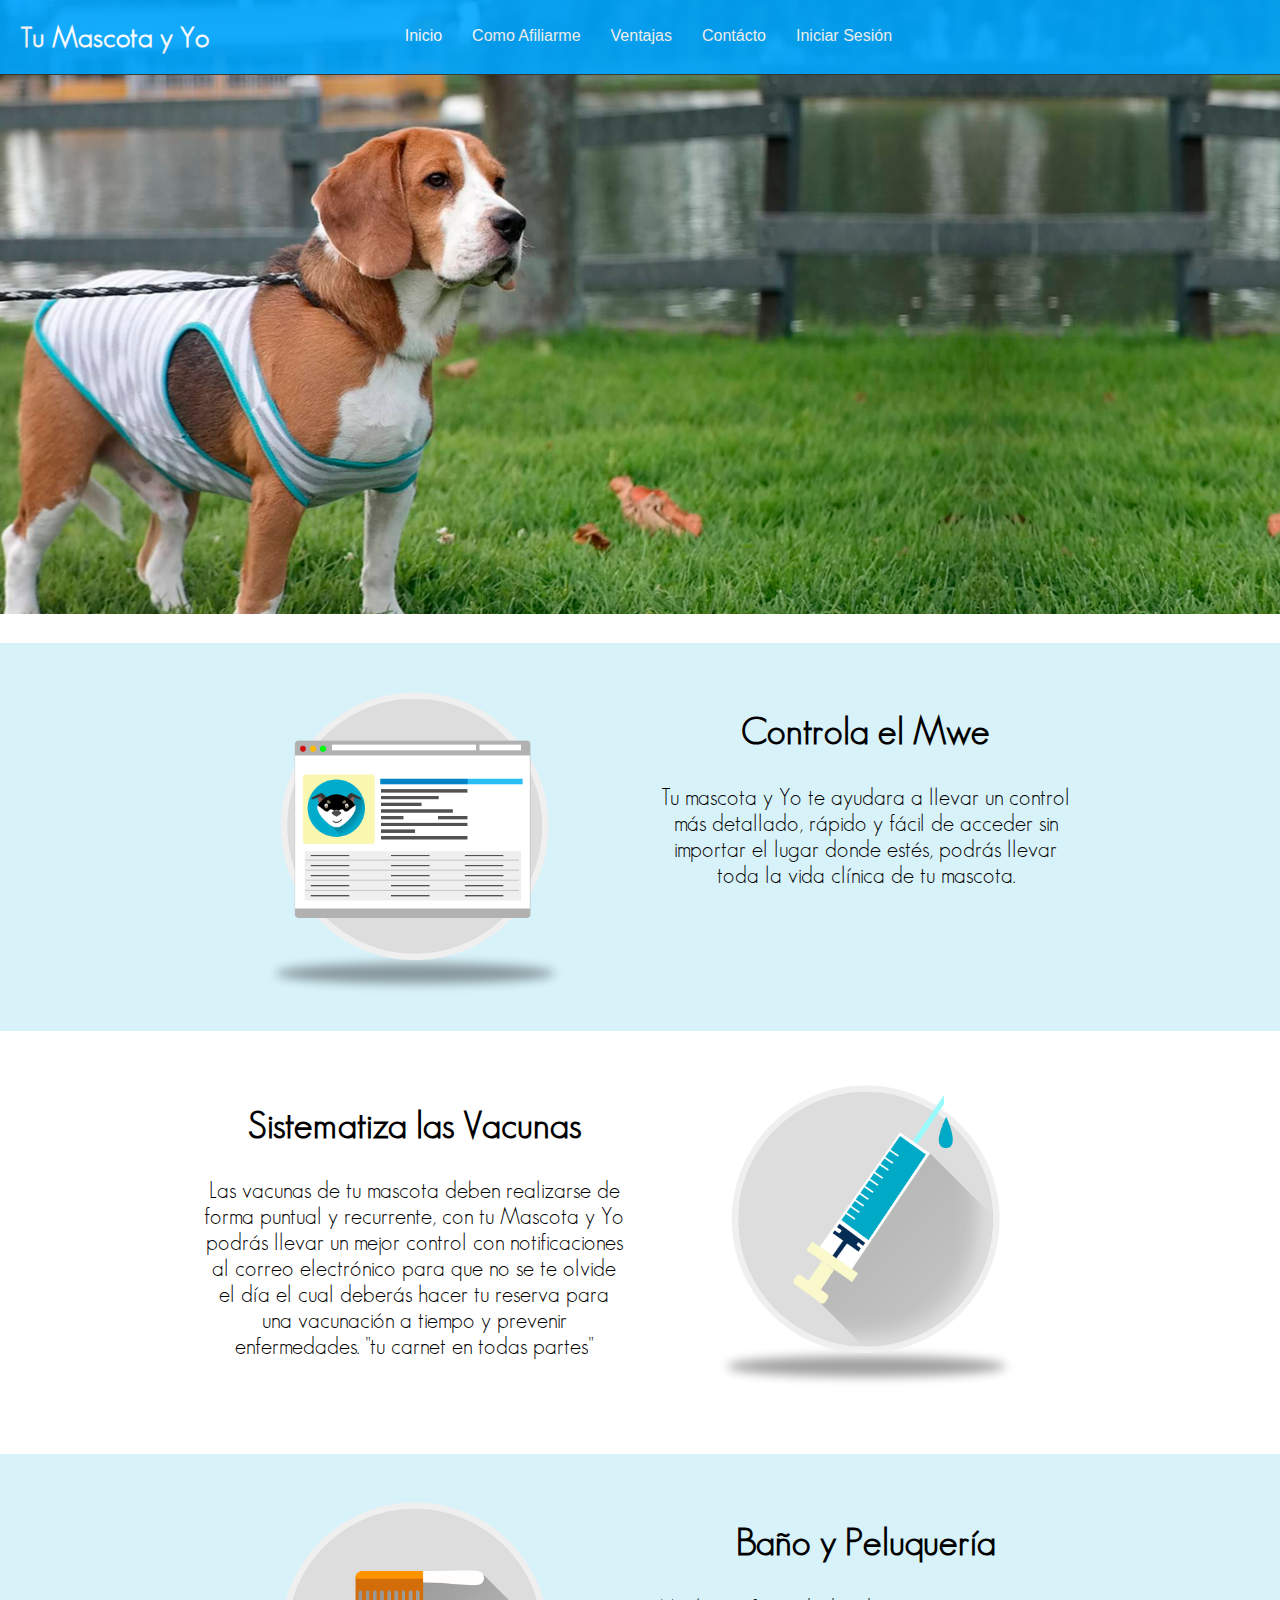
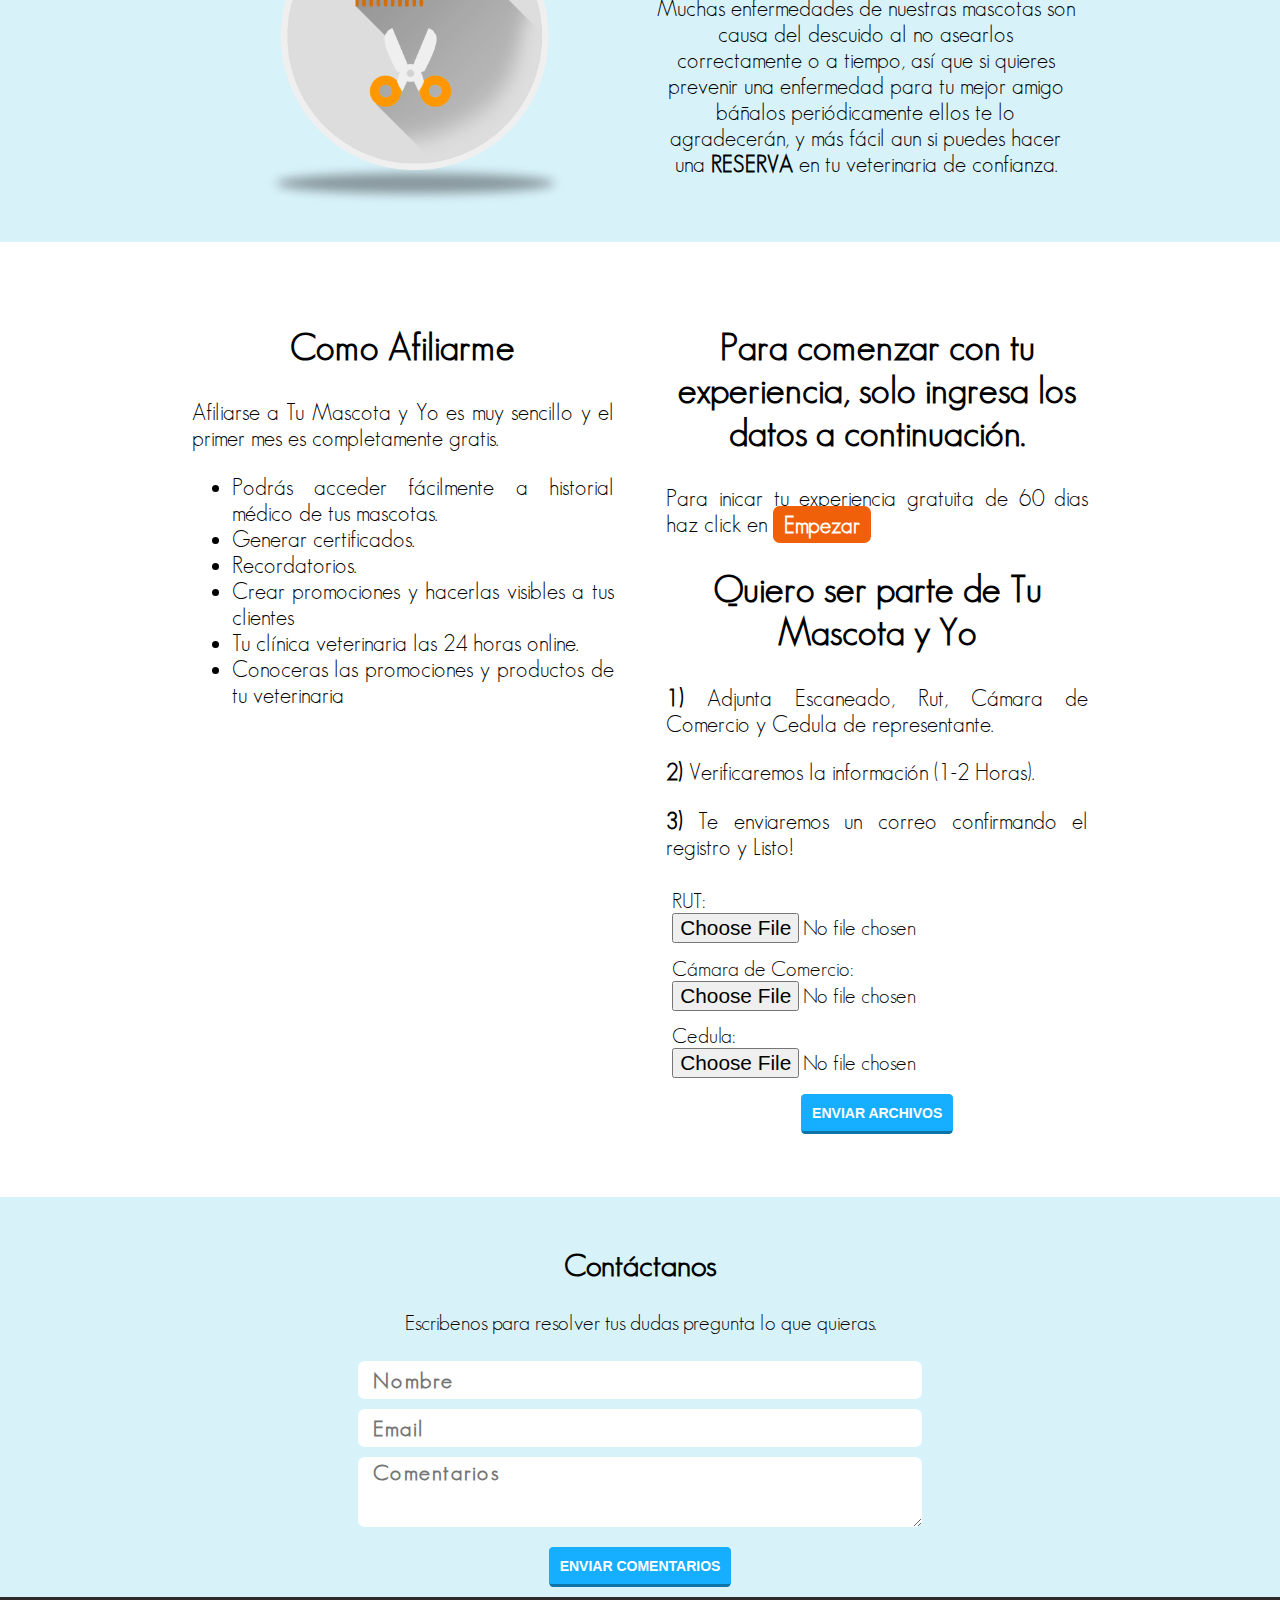
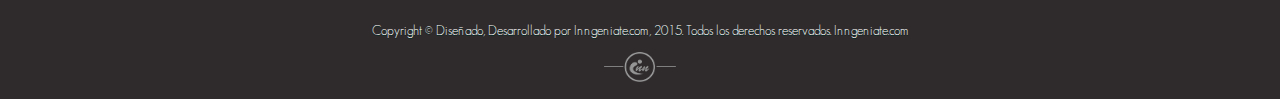
==== index.html @ c37a7e79 "dhhhhh" ====
<!DOCTYPE html>
<html lang="es">
<head>
<meta charset="utf-8" />
<meta name="viewport" content="width=device-width , initial-scale=1 ,maximum-scale=1 user-scalable=no" />
<meta name="keywords" lang="es" content="mascotas, perros, gatos, vacunas, baños, medicinas">
<meta name="robots" content="All">
<meta name="description" lang="es" content="Aplicación para el control de tu mascota, vacunas, baños y demas...">
<title>Tu Mascota y Yo - Cuida de ellos que ellos te alegran la vida</title>
<link rel="stylesheet" href="css/normalize.css" />
<link rel="stylesheet" href="css/stylesheet.css" />
<link rel="stylesheet" href="css/responsivemobilemenu.css" type="text/css"/>
<link rel="stylesheet" href="css/flexslider.css" type="text/css" media="screen" />
<script type="text/javascript" src="js/jquery-1.7.2.min.js"></script>
<script type="text/javascript" src="js/responsivemobilemenu.js"></script>
<link rel="stylesheet" href="flexslider.css" type="text/css">
<script src="prefixfree.min.js"></script>
<script src="js/jquery.flexslider.js"></script>
</head>
<body>
<header>
<div id="menu-top-lado1">
	<h2><a href="http://www.tumascotayyo.com/"><h1>Tu Mascota y Yo</h1></a></h2>
</div>
<div id="menu-top-lado2">
<div class="menubg">
<div class="rmm">
<ul>
  <li id="lado1"><a href="">Inicio</a></li>
        <li><a href="diseno">Como Afiliarme</a></li>
        <li><a href="">Ventajas</a></li>
        <li><a href="">Contácto</a></li>
        <li><a href="login">Iniciar Sesión</a></li>
        </ul>
</div>
</div>
</div>
</header>
<div id="imagenfondo1">
		<div id="contenido-centro">
		<div id="texto-inicio-lado1">
			<!-- <h1>Inngeniate</h1>
			<h3>Diseño, Desarrollo y Soporte para todo tipo de Empresa</h3>
			<p>"Construimos ideas y Desarrollamos Realidades"</p> -->
		</div>

		</div>
</div>
<section class="contenido">
<div class="fondosection">
<div class="primera">
	<img src="images/masc1.png">
</div>
<div class="primera">
<h2>Controla el Mwe</h2>
<p>Tu mascota y Yo te ayudara a llevar un control más detallado,  rápido y fácil de acceder sin importar el lugar donde estés, podrás llevar toda la vida clínica de tu mascota.</p>
</div>
</div>
<div class="fondosection2">
<div class="segunda">
<h2>Sistematiza las Vacunas</h2>
<p>Las vacunas de tu mascota deben realizarse de forma puntual y  recurrente, con tu Mascota y Yo podrás llevar un mejor control con notificaciones al correo electrónico para que no se te olvide el día el cual deberás hacer tu reserva para  una vacunación a tiempo y prevenir enfermedades. "tu carnet en todas partes"</p>
</div>
<div class="segunda">
	<img src="images/pet2.png">
</div>
</div>

<div class="fondosection">
<div class="primera">
	<img src="images/pet3.png">
</div>
<div class="primera">
<h2>Baño y Peluquería</h2>
<p>Muchas enfermedades de nuestras mascotas son causa del descuido al no asearlos correctamente o a tiempo, así que si quieres prevenir una enfermedad para tu mejor amigo báñalos periódicamente ellos te lo agradecerán, y más fácil aun si puedes hacer una <strong>RESERVA</strong> en tu veterinaria de confianza.</p>
</div>
</div>

<div class="fondosection2">
<div class="tercera">
	<h2>Como Afiliarme</h2>
	<p>Afiliarse a Tu Mascota y Yo es muy sencillo y el primer mes es completamente gratis.</p>
	<ul>
		<li>Podrás acceder fácilmente a historial médico de tus mascotas.</li>
		<li>Generar certificados.</li>
		<li>Recordatorios.</li>
		<li>Crear promociones y hacerlas visibles a tus clientes</li>
		<li>Tu clínica veterinaria las 24 horas online.</li>
		<li>Conoceras las promociones y productos de tu veterinaria</li>
	</ul>

</div>
<div class="tercera">
<h2>Para comenzar con tu experiencia, solo ingresa los datos a continuación.</h2>
<p>Para inicar tu experiencia gratuita de 60 dias haz click en <a href="login">Empezar</a></p>
<h2>Quiero ser parte de Tu Mascota y Yo</h2>
<p><strong>1)</strong> Adjunta  Escaneado,  Rut, Cámara de Comercio  y Cedula de representante.</p>
<p><strong>2)</strong> Verificaremos la información (1-2 Horas).</p>
<p><strong>3)</strong> Te enviaremos un correo confirmando el registro y Listo!</p>
<form>
<div class="document-input-file" required>RUT:<br> <input type="file"></div>
<div class="document-input-file" required>Cámara de Comercio: <br><input type="file"></div>
<div class="document-input-file" required>Cedula: <br><input type="file"></div>
<input id="suboir" name="subirarchivos" class="subirdoc" type="submit" value="Enviar Archivos">
</form>
</div>
</div>

<div class="fondosection">
<div class="contacto-form">
<h2>Contáctanos</h2>
<p>Escribenos para resolver tus dudas pregunta lo que quieras.</p>
<form>
<input type="text" placeholder="Nombre" required>
<input type="email" placeholder="Email" required>
<textarea placeholder="Comentarios">
</textarea>
<input id="comentar" name="contacto" class="subirdoc" type="submit" value="Enviar Comentarios">
</form>
</div>
</div>
</section>
<footer>
    <div class="copyright">
        <p>Copyright © Diseñado, Desarrollado por <a href="http://www.inngeniate.com" target="blank">Inngeniate.com</a>, 2015. Todos los derechos reservados. <a href="http://www.inngeniate.com" target="blank">Inngeniate.com</a></p>
        <div id="logo">
            <img src="images/logoinn.png">
        </div>
    </div>
</footer>
</body>
</html>
---- css/stylesheet.css ----
body
{
	margin: 0;
	font-family: "geosanslight", 'Open Sans', sans-serif;

}
@font-face{
font-family: "geosanslight";
src: url(../fonts/geosanslight.ttf) format("truetype");
}
header
{
	background: #00a7ff;
	border-bottom: 1px solid #333;
	color: #fff;
	opacity: 0.9;
	position: fixed;
	width: 100%;
}
/*input:invalid 
{ 
	border: 1px solid red;
 }
input:valid 
{ 
	border: 1px solid green;
}*/
input[type=text]
{
	border-radius: 0.3em;
	border:none;
	color: #333;
	font-size: 22px;
	font-weight: bold;
	font-family: "geosanslight";
	height: 36px;
	letter-spacing: 2px;
	margin: 5px 0px 5px 0px;
	padding-left: 15px;
	width: 95%;
}
input[type=email]
{
	border-radius: 0.3em;
	border:none;
	color: #333;
	font-size: 22px;
	font-weight: bold;
	font-family: "geosanslight";
	height: 36px;
	letter-spacing: 2px;
	margin: 5px 0px 5px 0px;
	padding-left: 15px;
	width: 95%;
}
input[type=password]
{
	border-radius: 0.3em;
	border:none;
	color: #333;
	font-size: 22px;
	font-weight: bold;
	font-family: "geosanslight";
	height: 36px;
	letter-spacing: 2px;
	margin: 5px 0px 5px 0px;
	padding-left: 15px;
	width: 95%;
}
textarea
{
	border-radius: 0.3em;
	border:none;
	color: #333;
	font-size: 22px;
	font-weight: bold;
	font-family: "geosanslight";
	height: 66px;
	letter-spacing: 2px;
	margin: 5px 0px 5px 0px;
	padding-left: 15px;
	width: 95%;
}
.contenido
{
	text-align: center;
	margin: 0px auto 0px auto;
}
.contacto-form
{
	font-size: 21px;
	margin: 0px auto 0px auto;	
	width: 45%;
}
.copyright
{
	background: #2f2a2b;
	color: #fff;
	text-align: center;
	text-shadow: 0.01em 0.08em #002c27;
	font-size: 13px;
	padding: 1em;
}
.copyright img
{
	width: 72px !important;
}
.copyright a
{
	color: #fff;
	text-decoration: none;
}
.document-input-file
{
	font-size: 1.3em;
	padding: 0.3em;
	text-align: left;
}
.fondosection
{
	background: #d8f2fa;
	margin-top: 1.8em;
	padding-top: 1.5em;
}	
.fondosection2
{
	margin-top: 1.8em;
}
.menubg
{
	margin-top: 10px;
	z-index: 400;
}
.lado-inicia
{
	display: inline-block;
	text-align: justify;
	vertical-align: top;
	padding: 2.5em;
	width: 33%;

}
.lado-inicia h2
{
	color: #fff;
	font-weight: bold;
	font-size: 2.5em;
	text-shadow:2px 2px 0px rgba(0, 0, 0, 1);

}
.lado-inicia p
{
	color: #fff;
	font-size: 26px;
	text-shadow:2px 2px 0px rgba(0, 0, 0, 1);
}
.primera
{
	display: inline-block;
	padding: 0.8em;
	vertical-align: top;
	width: 33%;

}
.primera
{
	display: inline-block;
	padding: 0.8em;
	vertical-align: top;
	width: 33%;
}
.primera img
{
	width: 335px;	
}
.primera h2
{
	font-size: 2.3125em;
}
.primera p
{
	font-size: 1.4em;
}
.segunda
{
	display: inline-block;
	padding: 0.8em;
	vertical-align: top;
	width: 33%;
}
.segunda img
{
	width: 335px;	
}
.segunda h2
{
	font-size: 2.3125em;
}
.segunda p
{
	font-size: 1.4em;
}
.subirdoc
{
	border-radius: 0.3em;
	background: #16afff;
	border:1px solid #16afff;
	border-bottom: 3px solid #0e73a7;
	color: #fff;
	cursor: pointer;
	font-family: sans-serif;
	font-weight: bold;
	text-transform: uppercase;
	font-size: 14px;
	margin: 10px 0px 10px 0px;
	padding: 0.7em;
}
.subirdoc:hover
{
	background: #0e73a7;
	-webkit-transition: all 0.3s ease-out;
	-moz-transition: all 0.3s ease-out;
	-ms-transition: all 0.3s ease-out;
	-o-transition: all 0.3s ease-out;
	transition: all 0.3s ease-out;
}
.subirdoc2
{
	border-radius: 0.3em;
	background: #f06008;
	border:1px solid #f06008;
	border-bottom: 3px solid #c95007;
	color: #fff;
	cursor: pointer;
	font-family: sans-serif;
	font-weight: bold;
	text-transform: uppercase;
	font-size: 14px;
	margin: 10px 0px 10px 0px;
	padding: 0.7em;
}
.subirdoc2:hover
{
	background: #c95007;
	-webkit-transition: all 0.3s ease-out;
	-moz-transition: all 0.3s ease-out;
	-ms-transition: all 0.3s ease-out;
	-o-transition: all 0.3s ease-out;
	transition: all 0.3s ease-out;
}
.tercera
{
	display: inline-block;
	vertical-align: top;
	padding: 1.5em;
	width: 33%;
}
.tercera h2
{
	font-size: 2.3125em;
}
.tercera p
{
	font-size: 1.4em;
	text-align: justify;
}
.tercera ul li
{
	font-size: 1.4em;
	text-align: justify;
}
.tercera a
{
	background: #f06008;
	border-radius: 0.3em;
	color: #fff;
	font-weight: bold;
	text-decoration: none;
	padding: 0.3em 0.5em 0.3em 0.5em;
}
.tercera a:hover
{
	background: #c95007;
	-webkit-transition: all 0.3s ease-out;
	-moz-transition: all 0.3s ease-out;
	-ms-transition: all 0.3s ease-out;
	-o-transition: all 0.3s ease-out;
	transition: all 0.3s ease-out;
}
#contenido-centro
{
	margin: 0px auto 0px auto;
	text-align: center;
	width: 85%;
	padding-top: 231px;
	z-index: 100;
}
#fondo-sesion
{
	background-image: url(../images/fotofondosesion.jpg);
    background-position: center center;
  	background-repeat: no-repeat;
    background-attachment: fixed;
    background-size: cover; 
  	background-color:#464646;
  	margin: 0;
  	width: 100%;
  	height: 1000px;
}
#imagenfondo1 
{
	background-image: url(../images/bag.jpg);
	background-position: center center;
	background-repeat: no-repeat;
	background-size: cover;
	height: 614px;
	width: 100%;
}
#inicia-ses
{
	margin: 0px auto 0px auto;
	text-align: center;
	padding-top: 90px;
	width: 80%;
	z-index: 100;	
}
#menu-top-lado1
{
	width: 30%;
}
#menu-top-lado1 h1
{
	font-size: 1.2em;
	padding: 0px 20px;	
}
#menu-top-lado1 a
{
	color: #fff;
	text-decoration: none;	
}
#menu-top-lado1, #menu-top-lado2
{
	display: inline-block;
	vertical-align: top;
}
#menu-top-lado2
{
	width: 68%;	
}
#menu-top-lado2 a:hover
{
	text-shadow: 0.01em 0.08em #333;
}
@media screen and (max-width: 1030px){
.contacto-form
{
	width: 80%;
}
.lado-inicia
{
	width: 90%;
	padding: 0px;
}
.lado-inicia h2
{
	font-size: 28px;
}

.lado-inicia p 
{
	font-size: 24px;
}
.primera
{
	width: 90%;
}
.primera img
{
	width: 259px;
}
.segunda
{
	width: 90%;
}
.segunda img
{
	width: 259px;
}
.tercera
{
	width: 85%;
}
#contenido-centro
{
	margin: 0px auto 0px auto;
	text-align: center;
	width: 85%;
	padding-top: 231px;
	z-index: 100;	
}
#inicia-ses
{
	margin: 0px auto 0px auto;
	text-align: center;
	padding-top: 90px;
	width: 80%;
	z-index: 100;	
}	
#menu-top-lado1
{
	width: 22%;
}
#menu-top-lado2
{
	margin: 0px auto 0px auto;
	text-align: center;
	width: 70%;

}

}
@media screen and (max-width: 990px){

#menu-top-lado1
{
	width: 24%;
}
#menu-top-lado2
{
	width: 74%;
}
}
@media screen and (max-width: 800px){
.primera h2
{
	font-size: 2em;
}
.primera p
{
	font-size: 1.2em;
}
.segunda h2
{
	font-size: 2em;
}
.segunda p
{
	font-size: 1.2em;
}
#contenido-centro
{
	margin: 0px auto 0px auto;
	text-align: center;
	width: 85%;
	padding-top: 90px;
	z-index: 100;	
}

#fondo-sesion
{
	background-image: url(../images/fotofondosesion2.jpg);
}
#imagenfondo1  
 {
 	height: 325px;
 }
#menu-top-lado1
{
	display: none;
}
#menu-top-lado2
{
	width: 100%;
}

}
@media only screen and (max-width: 767px) {
 #imagenfondo1  
  {
    background-image: url(../images/bag2.jpg);
  }
 }
---- css/responsivemobilemenu.css ----
.rmm {
	display:block;
	position:relative;
	width:100%;
	
	text-align: center;
	line-height:19px !important;
}
.rmm * {
	-webkit-tap-highlight-color:transparent !important;

}
.rmm a {
	color:#fff;
	font-weight: 300;
	font-family: 'Open Sans', sans-serif;
	text-decoration:none;
}
.rmm a:hover
{
	color: #000000;
	-webkit-transition: all 0.3s ease-out;
	-moz-transition: all 0.3s ease-out;
	-ms-transition: all 0.3s ease-out;
	-o-transition: all 0.3s ease-out;
	transition: all 0.3s ease-out;
}
.rmm .rmm-main-list, .rmm .rmm-main-list li {
	margin:0px;
	padding:0px;
}
.rmm ul {
	display:inline-block;

	width:auto !important;
	margin:0 auto !important;
	overflow:hidden;
	list-style:none;
}


/* sublevel menu - in construction */
.rmm ul li ul, .rmm ul li ul li, .rmm ul li ul li a {
	display:none !important;
	height:0px !important;
	width:0px !important;
}
/* */


.rmm .rmm-main-list li {
	display:inline;
	padding:padding:0px;
	margin:0px !important;
}
.rmm-toggled {
	display:none;
	width:100%;
	position:relative;
	overflow:hidden;
	margin:0 auto !important;
}
.rmm-button:hover {
	cursor:pointer;
}
.rmm .rmm-toggled ul {
	display:none;
	margin:0px !important;
	padding:0px !important;
}
.rmm .rmm-toggled ul li {
	display:block;
	margin:0 auto !important;
}




/* GRAPHITE STYLE */

.rmm.graphite .rmm-main-list li a {
	display:inline-block;
	padding: 1em;
	margin:0px -3px 0px -3px;
	/*font-size:15px;*/
	
	
	
}
.rmm.graphite .rmm-main-list li a:hover {
	background-image:url('../rmm-img/graphite-menu-bg-hover.png');
}
.rmm.graphite .rmm-main-list li:first-child a {
-webkit-border-top-left-radius: 6px;
-webkit-border-bottom-left-radius: 6px;
-moz-border-radius-topleft: 6px;
-moz-border-radius-bottomleft: 6px;
border-top-left-radius: 6px;
border-bottom-left-radius: 6px;
}
.rmm.graphite .rmm-main-list li:last-child a {
	-webkit-border-top-right-radius: 6px;
-webkit-border-bottom-right-radius: 6px;
-moz-border-radius-topright: 6px;
-moz-border-radius-bottomright: 6px;
border-top-right-radius: 6px;
border-bottom-right-radius: 6px;
}
.rmm.graphite .rmm-toggled {
	width:95%;
	/*background-color:#555555;*/
	min-height:36px;
	border-radius:6px;
}
.rmm.graphite .rmm-toggled-controls {
	display:block;
	height:36px;
	color:#f39a2a;
	text-align:left;
	position:relative;
	
	
	
}
.rmm.graphite .rmm-toggled-title {
	position:relative;
	top:9px;
	left:15px;
	font-family: 'Open Sans', sans-serif;
	font-size:16px;
	color:#fff;
	font-weight: bold;
	
}
.rmm.graphite .rmm-button {
	display:block;
	position:absolute;
	right:15px;
	top:8px;
}

.rmm.graphite .rmm-button span {
	display:block;
	margin-top:4px;
	height:2px;
	background:white;
	width:24px;
}
.rmm.graphite .rmm-toggled ul li a {
	display:block;
	width:100%;
	/*background-color:#555555;*/
	text-align:center;
	padding:10px 0px 10px 0px;
	
	border-top:1px solid #fff;
	
}
.rmm.graphite .rmm-toggled ul li a:active {
	/*background-color:#444444;*/
	border-bottom:1px solid #444444;
	border-top:1px solid #444444;
}



/* SAPPHIRE STYLE */

.rmm.sapphire .rmm-main-list li a {
	display:inline-block;
	padding:8px 30px 8px 30px;
	margin:0px -3px 0px -3px;
	font-size:15px;
	text-shadow:1px 1px 1px #3e587b;
	/*background-color:#537b9f;*/
	border-left:1px solid #3e587b;
	background-repeat:repeat-x;
}
.rmm.sapphire .rmm-main-list li a:hover {
	/*background:#3e597b;*/
}
.rmm.sapphire .rmm-main-list li:first-child a {
/*-webkit-border-top-left-radius: 5px;
-webkit-border-bottom-left-radius: 5px;
-moz-border-radius-topleft: 5px;
-moz-border-radius-bottomleft: 5px;
border-top-left-radius: 5px;
border-bottom-left-radius: 5px;*/
}
.rmm.sapphire .rmm-main-list li:last-child a {
/*	-webkit-border-top-right-radius: 5px;
-webkit-border-bottom-right-radius: 5px;
-moz-border-radius-topright: 5px;
-moz-border-radius-bottomright: 5px;
border-top-right-radius: 5px;
border-bottom-right-radius: 5px;*/
}
.rmm.sapphire .rmm-toggled {
	width:95%;
	/*background-color:#537b9f;*/
	min-height:36px;
	border-radius:6px;
}
.rmm.sapphire .rmm-toggled-controls {
	display:block;
	height:36px;
	color:white;
	text-align:left;
	position:relative;
	background-image:url('../rmm-img/sapphire-menu-bg.png');
	background-repeat:repeat-x;
	/*border-radius:5px;*/
}
.rmm.sapphire .rmm-toggled-title {
	position:relative;
	top:9px;
	left:15px;
	font-size:16px;
	color:white;
	text-shadow:1px 1px 1px #3e587b;
}
.rmm.sapphire .rmm-button {
	display:block;
	position:absolute;
	right:9px;
	top:7px;
	width:20px;
	padding:0px 7px 0px 7px;
	border:1px solid #3e587b;
	border-radius:3px;
	background-image:url('../rmm-img/sapphire-menu-bg.png');
	background-position:top;
}

.rmm.sapphire .rmm-button span {
	display:block;
	margin:4px 0px 4px 0px;
	height:2px;
	background:white;
	width:20px;
}
.rmm.sapphire .rmm-toggled ul li a {
	display:block;
	width:100%;
	/*background-color:#537698;*/
	text-align:center;
	padding:10px 0px 10px 0px;
	border-bottom:1px solid #3c5779;
	border-top:1px solid #6883a6;
	text-shadow:1px 1px 1px #333333;
}
.rmm.sapphire .rmm-toggled ul li a:active {
	/*background-color:#3c5779;*/
	border-bottom:1px solid #3c5779;
	border-top:1px solid #3c5779;
}
.rmm.sapphire .rmm-toggled ul li:first-child a { 
	border-top:1px solid #3c5779 !important;
}





/* MINIMAL STYLE */

.rmm.minimal a {
	color:#333333;
}
.rmm.minimal a:hover {
	opacity:0.7;
}
.rmm.minimal .rmm-main-list li a {
	display:inline-block;
	padding:8px 30px 8px 30px;
	margin:0px -3px 0px -3px;
	font-size:15px;
}
.rmm.minimal .rmm-toggled {
	width:95%;
	min-height:36px;
}
.rmm.minimal .rmm-toggled-controls {
	display:block;
	height:36px;
	color:#333333;
	text-align:left;
	position:relative;
}
.rmm.minimal .rmm-toggled-title {
	position:relative;
	top:9px;
	left:9px;
	font-size:16px;
	color:#33333;
}
.rmm.minimal .rmm-button {
	display:block;
	position:absolute;
	right:9px;
	top:7px;
}

.rmm.minimal .rmm-button span {
	display:block;
	margin:4px 0px 4px 0px;
	height:2px;
	/*background:#333333;*/
	width:25px;
}
.rmm.minimal .rmm-toggled ul li a {
	display:block;
	width:100%;
	text-align:center;
	padding:10px 0px 10px 0px;
	border-bottom:1px solid #dedede;
	color:#333333;
}
.rmm.minimal .rmm-toggled ul li:first-child a {
	border-top:1px solid #dedede;
}
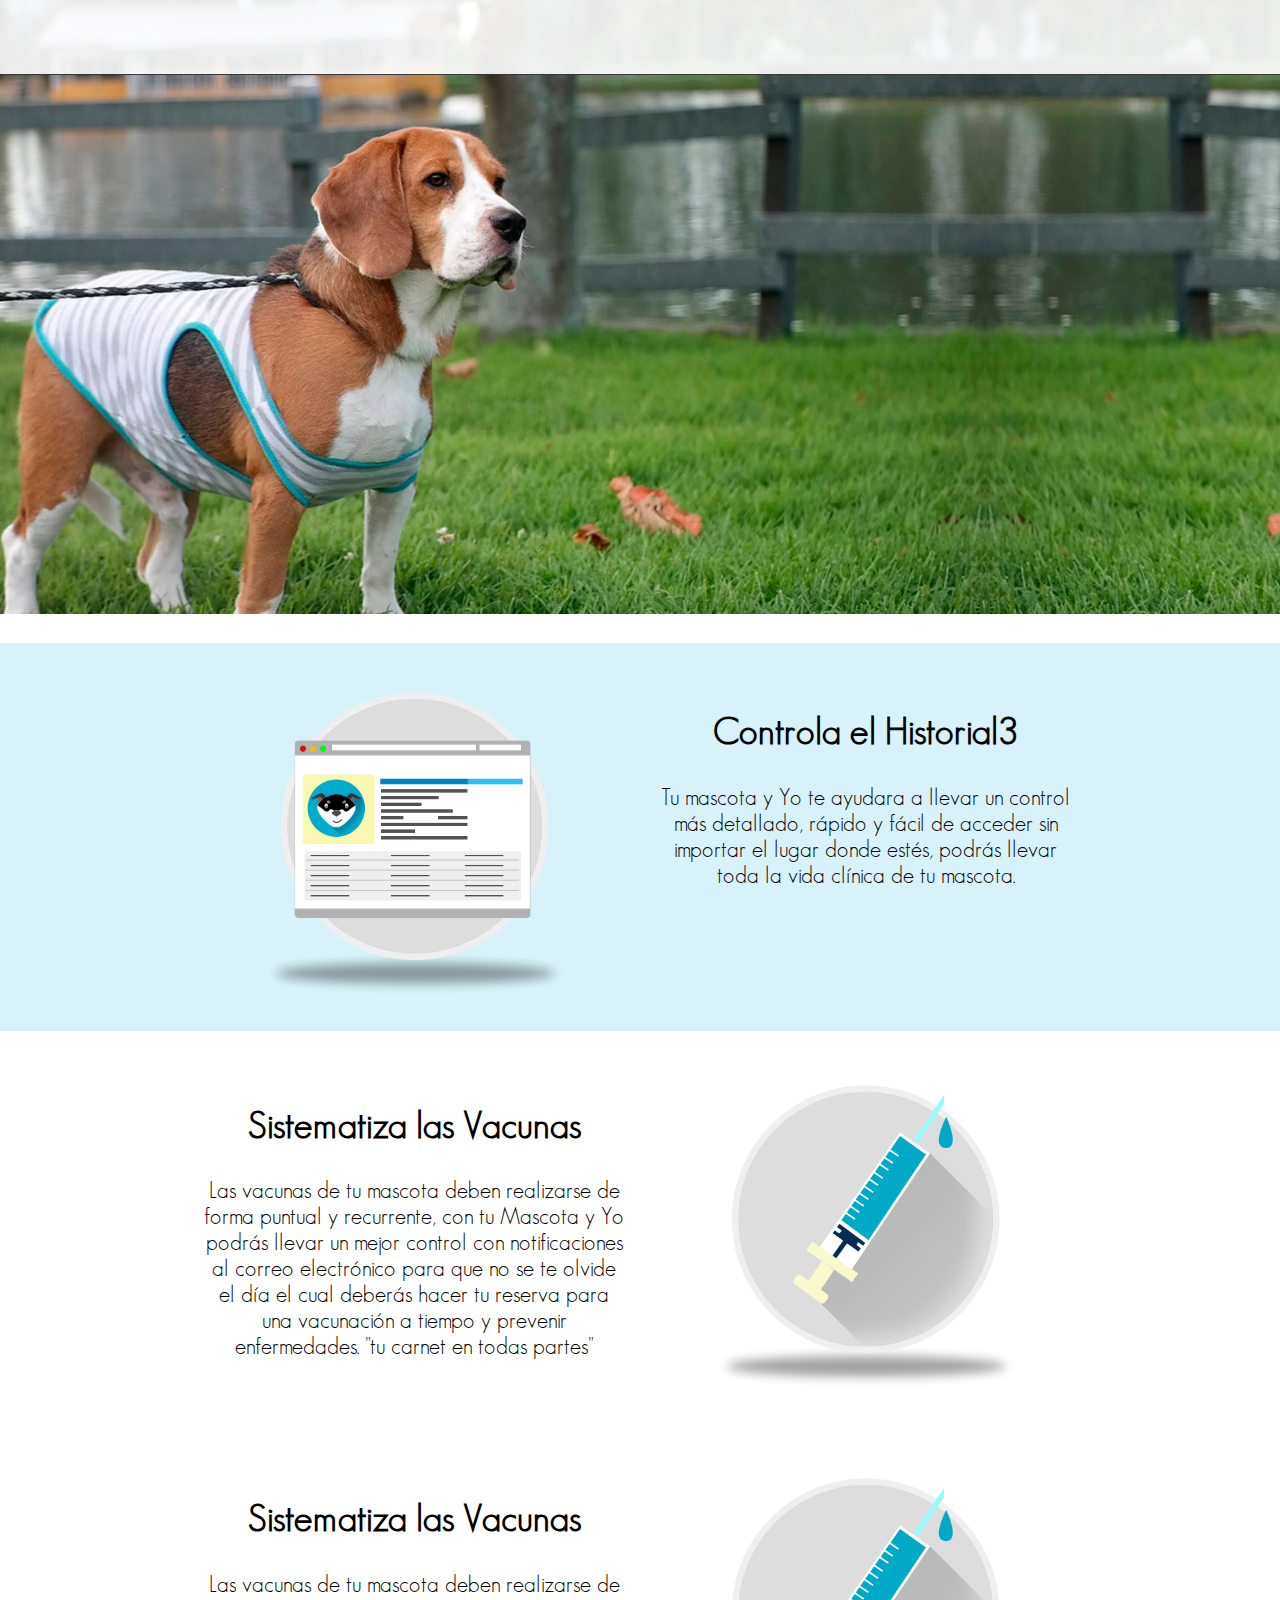
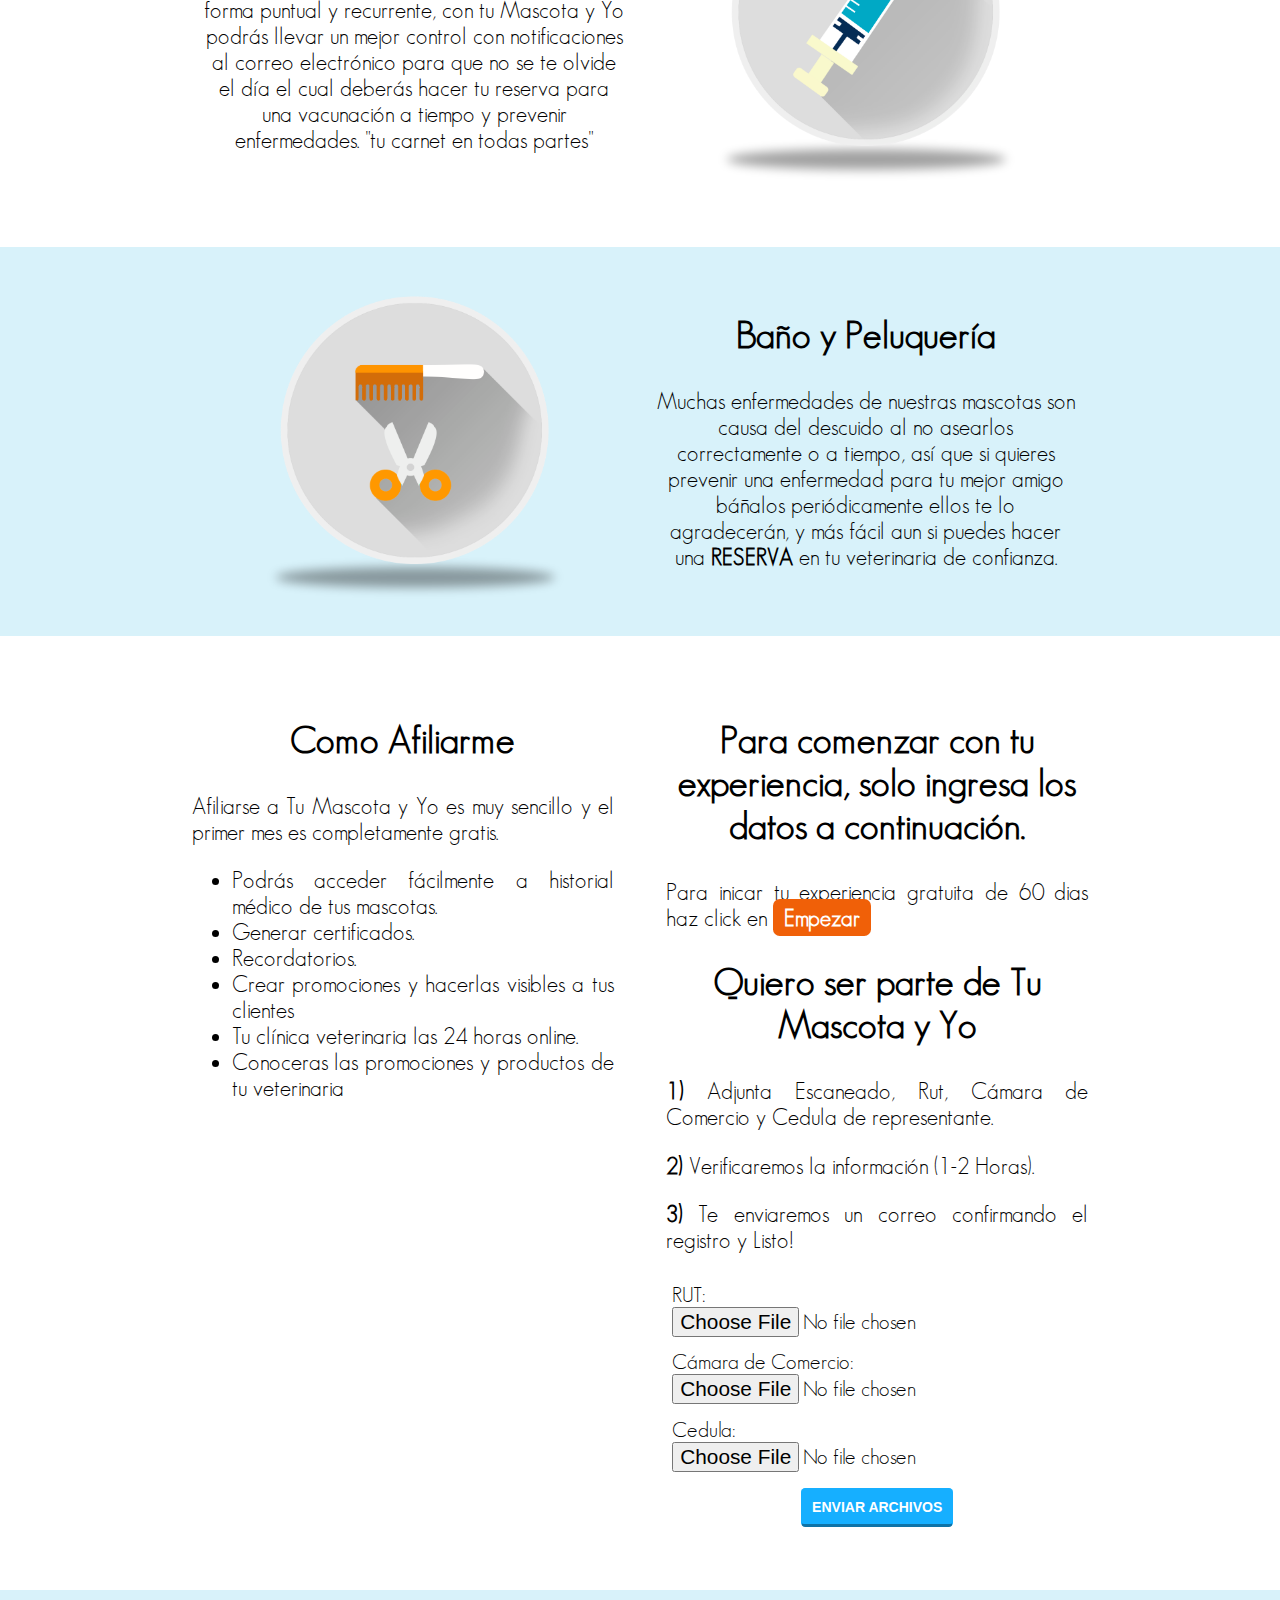
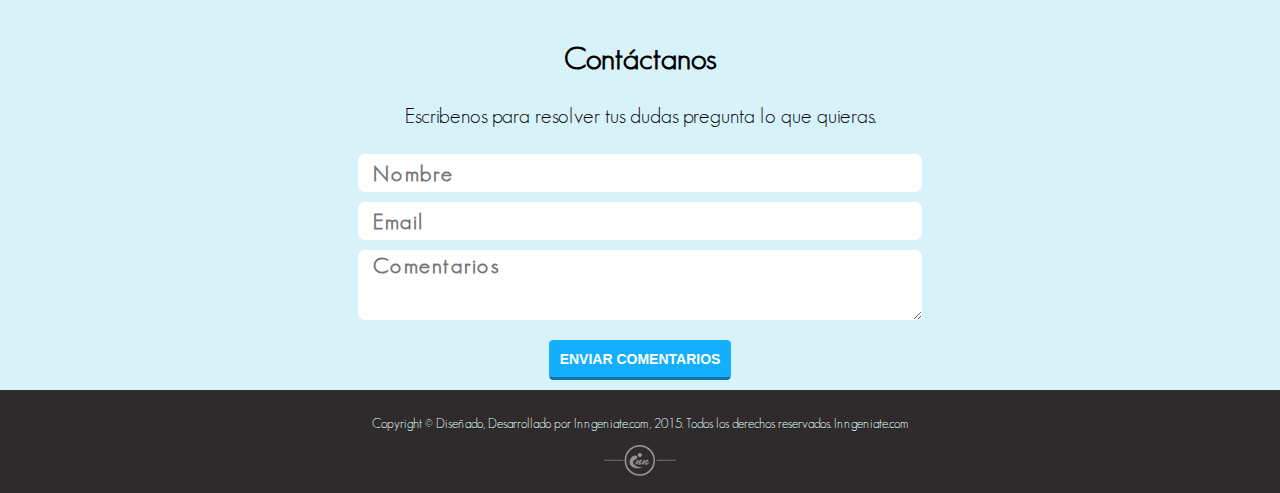
==== commit 42c5d652: "dhhhhdf" ====
--- a/index.html
+++ b/index.html
@@ -52,8 +52,17 @@
 	<img src="images/masc1.png">
 </div>
 <div class="primera">
-<h2>Controla el Mwe</h2>
+<h2>Controla el Historial3</h2>
 <p>Tu mascota y Yo te ayudara a llevar un control más detallado,  rápido y fácil de acceder sin importar el lugar donde estés, podrás llevar toda la vida clínica de tu mascota.</p>
+</div>
+</div>
+<div class="fondosection2">
+<div class="segunda">
+<h2>Sistematiza las Vacunas</h2>
+<p>Las vacunas de tu mascota deben realizarse de forma puntual y  recurrente, con tu Mascota y Yo podrás llevar un mejor control con notificaciones al correo electrónico para que no se te olvide el día el cual deberás hacer tu reserva para  una vacunación a tiempo y prevenir enfermedades. "tu carnet en todas partes"</p>
+</div>
+<div class="segunda">
+	<img src="images/pet2.png">
 </div>
 </div>
 <div class="fondosection2">
--- a/css/stylesheet.css
+++ b/css/stylesheet.css
@@ -10,19 +10,19 @@
 }
 header
 {
-	background: #00a7ff;
+	background: #fff;
 	border-bottom: 1px solid #333;
 	color: #fff;
 	opacity: 0.9;
 	position: fixed;
 	width: 100%;
 }
-/*input:invalid 
-{ 
+/*input:invalid
+{
 	border: 1px solid red;
  }
-input:valid 
-{ 
+input:valid
+{
 	border: 1px solid green;
 }*/
 input[type=text]
@@ -89,7 +89,7 @@
 .contacto-form
 {
 	font-size: 21px;
-	margin: 0px auto 0px auto;	
+	margin: 0px auto 0px auto;
 	width: 45%;
 }
 .copyright
@@ -121,7 +121,7 @@
 	background: #d8f2fa;
 	margin-top: 1.8em;
 	padding-top: 1.5em;
-}	
+}
 .fondosection2
 {
 	margin-top: 1.8em;
@@ -171,7 +171,7 @@
 }
 .primera img
 {
-	width: 335px;	
+	width: 335px;
 }
 .primera h2
 {
@@ -190,7 +190,7 @@
 }
 .segunda img
 {
-	width: 335px;	
+	width: 335px;
 }
 .segunda h2
 {
@@ -301,13 +301,13 @@
     background-position: center center;
   	background-repeat: no-repeat;
     background-attachment: fixed;
-    background-size: cover; 
+    background-size: cover;
   	background-color:#464646;
   	margin: 0;
   	width: 100%;
   	height: 1000px;
 }
-#imagenfondo1 
+#imagenfondo1
 {
 	background-image: url(../images/bag.jpg);
 	background-position: center center;
@@ -322,7 +322,7 @@
 	text-align: center;
 	padding-top: 90px;
 	width: 80%;
-	z-index: 100;	
+	z-index: 100;
 }
 #menu-top-lado1
 {
@@ -331,12 +331,12 @@
 #menu-top-lado1 h1
 {
 	font-size: 1.2em;
-	padding: 0px 20px;	
+	padding: 0px 20px;
 }
 #menu-top-lado1 a
 {
 	color: #fff;
-	text-decoration: none;	
+	text-decoration: none;
 }
 #menu-top-lado1, #menu-top-lado2
 {
@@ -345,7 +345,7 @@
 }
 #menu-top-lado2
 {
-	width: 68%;	
+	width: 68%;
 }
 #menu-top-lado2 a:hover
 {
@@ -366,7 +366,7 @@
 	font-size: 28px;
 }
 
-.lado-inicia p 
+.lado-inicia p
 {
 	font-size: 24px;
 }
@@ -396,7 +396,7 @@
 	text-align: center;
 	width: 85%;
 	padding-top: 231px;
-	z-index: 100;	
+	z-index: 100;
 }
 #inicia-ses
 {
@@ -404,8 +404,8 @@
 	text-align: center;
 	padding-top: 90px;
 	width: 80%;
-	z-index: 100;	
-}	
+	z-index: 100;
+}
 #menu-top-lado1
 {
 	width: 22%;
@@ -453,14 +453,14 @@
 	text-align: center;
 	width: 85%;
 	padding-top: 90px;
-	z-index: 100;	
+	z-index: 100;
 }
 
 #fondo-sesion
 {
 	background-image: url(../images/fotofondosesion2.jpg);
 }
-#imagenfondo1  
+#imagenfondo1
  {
  	height: 325px;
  }
@@ -475,7 +475,7 @@
 
 }
 @media only screen and (max-width: 767px) {
- #imagenfondo1  
+ #imagenfondo1
   {
     background-image: url(../images/bag2.jpg);
   }
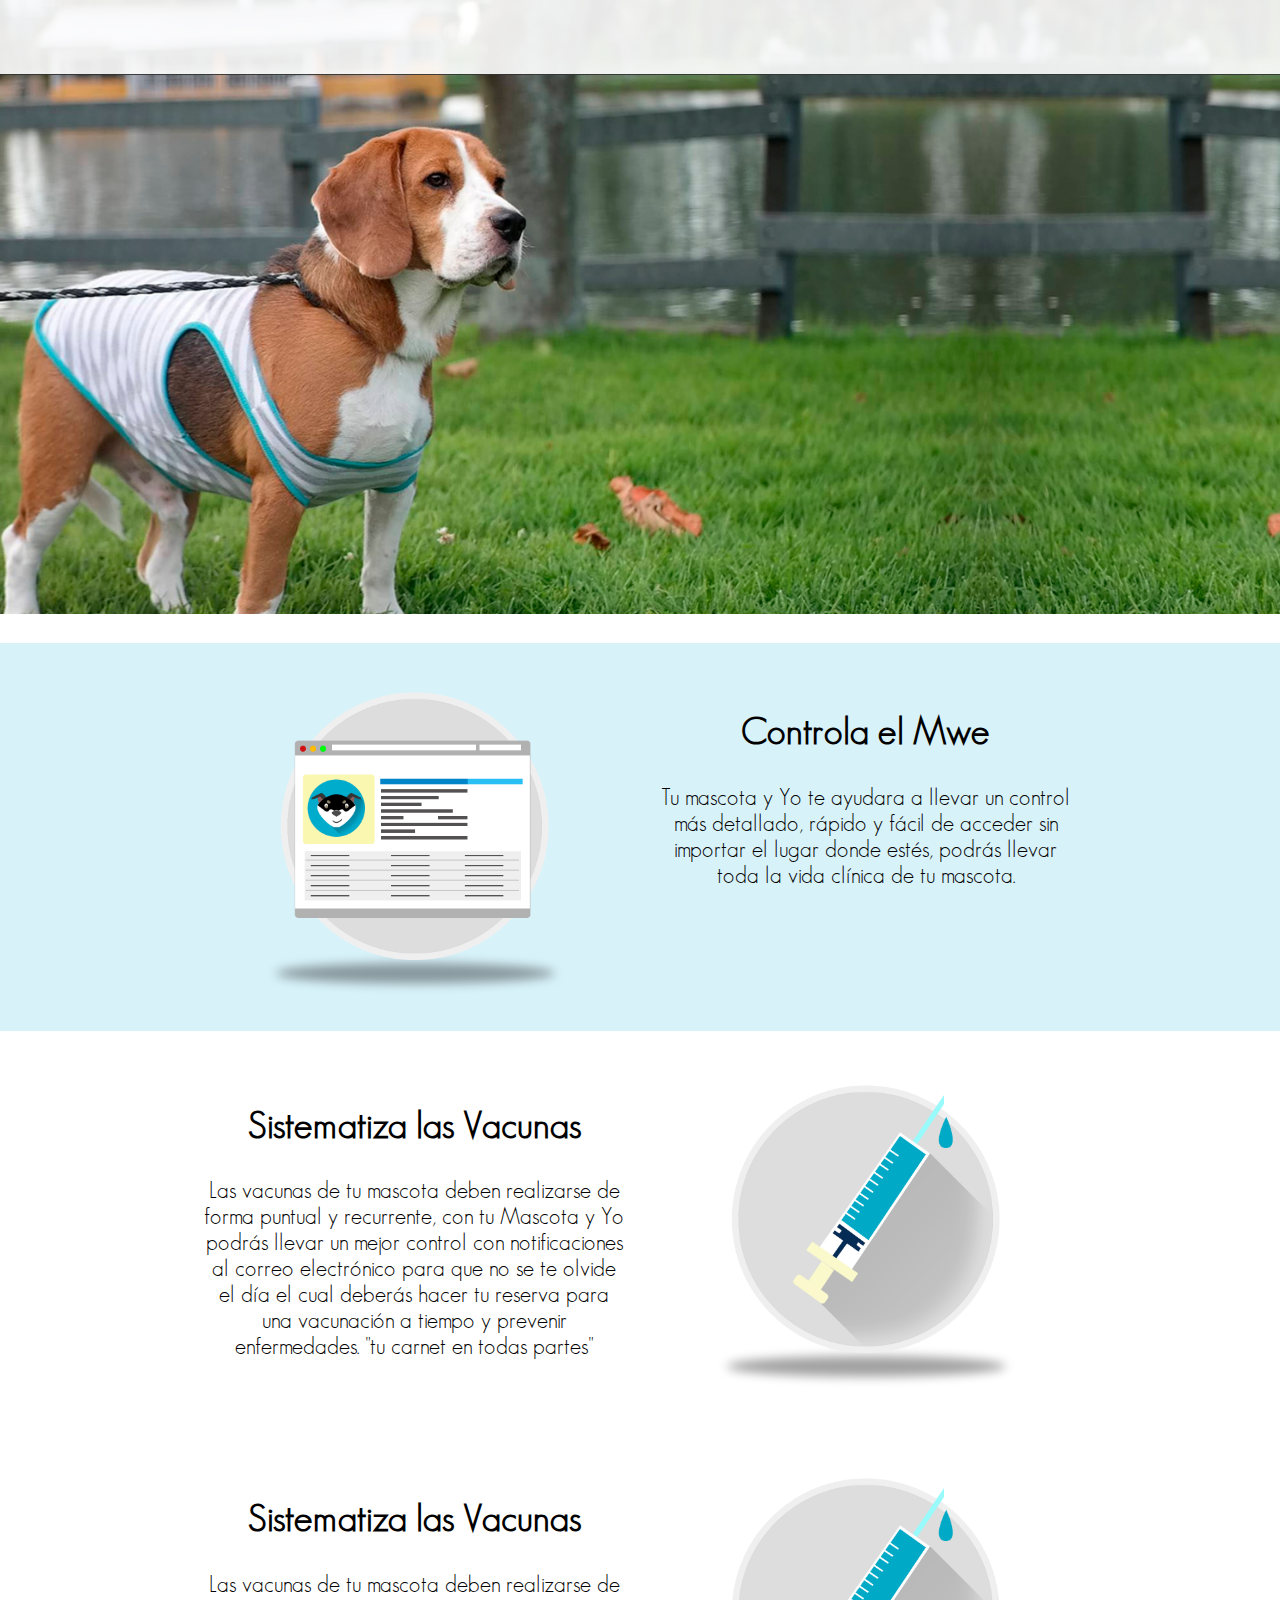
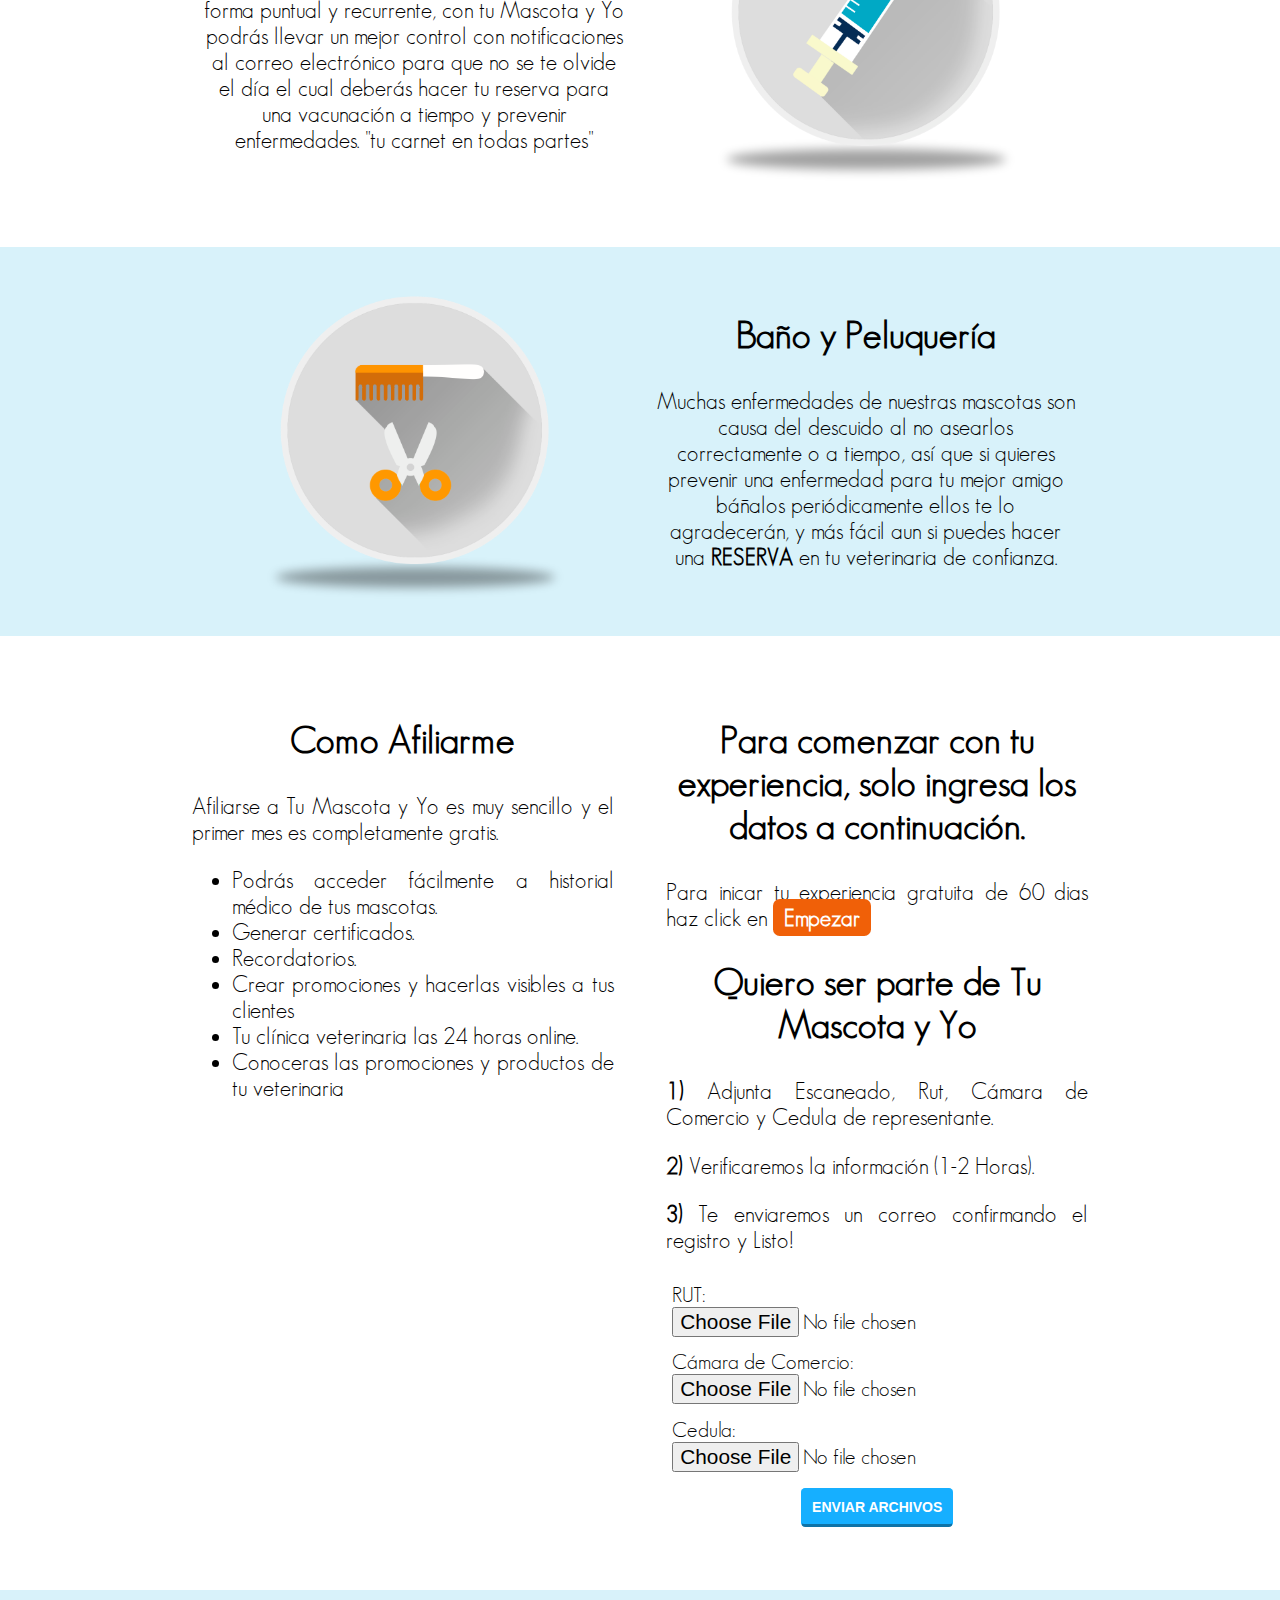
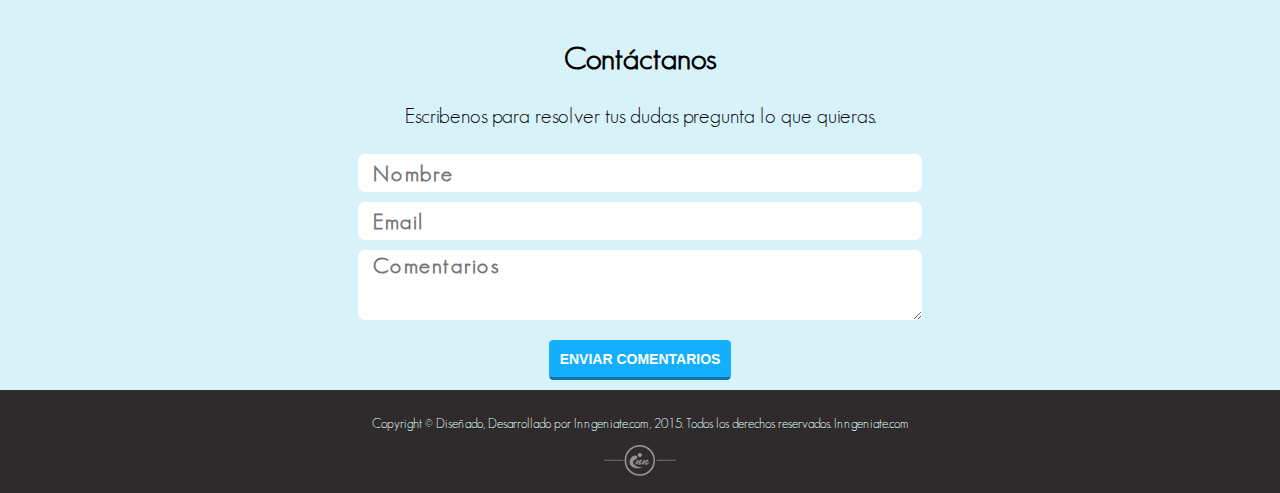
==== commit b0a4dd35: "Merge branch 'prueba'" ====
--- a/index.html
+++ b/index.html
@@ -52,7 +52,7 @@
 	<img src="images/masc1.png">
 </div>
 <div class="primera">
-<h2>Controla el Historial3</h2>
+<h2>Controla el Mwe</h2>
 <p>Tu mascota y Yo te ayudara a llevar un control más detallado,  rápido y fácil de acceder sin importar el lugar donde estés, podrás llevar toda la vida clínica de tu mascota.</p>
 </div>
 </div>
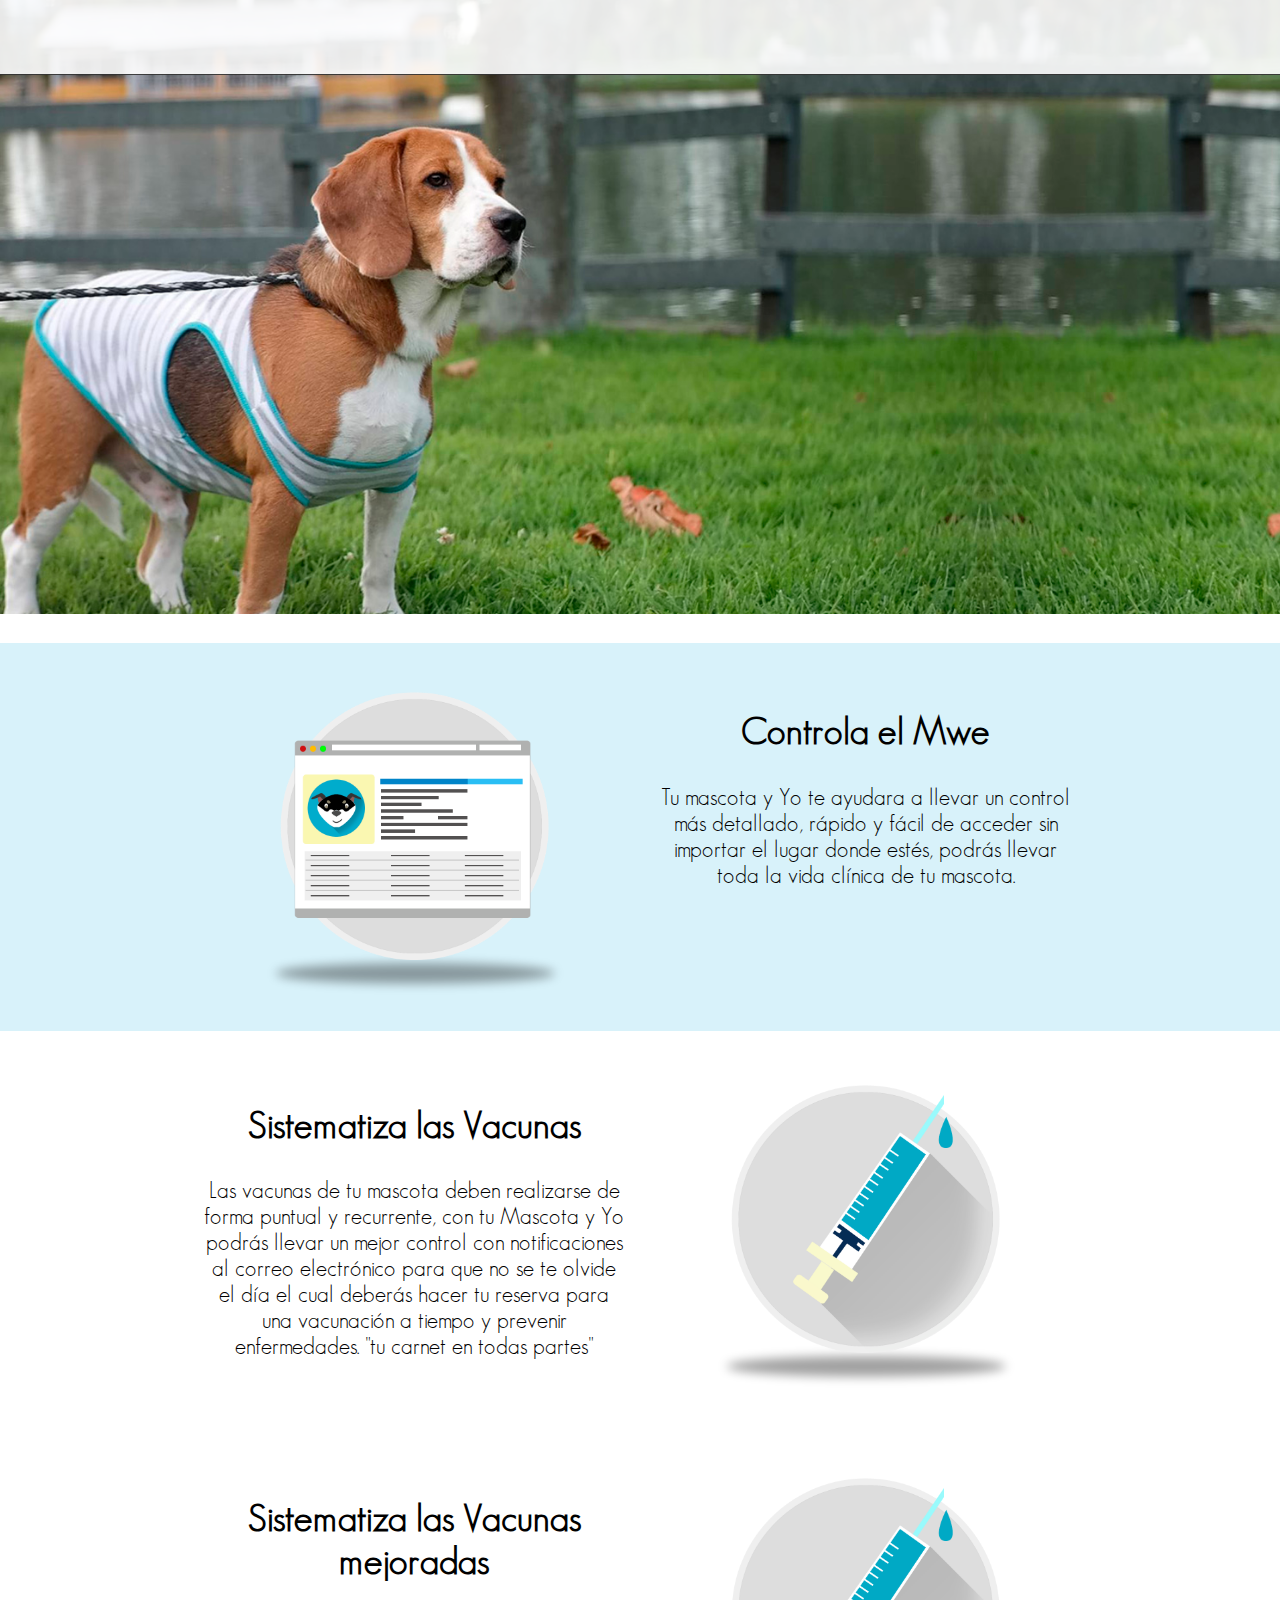
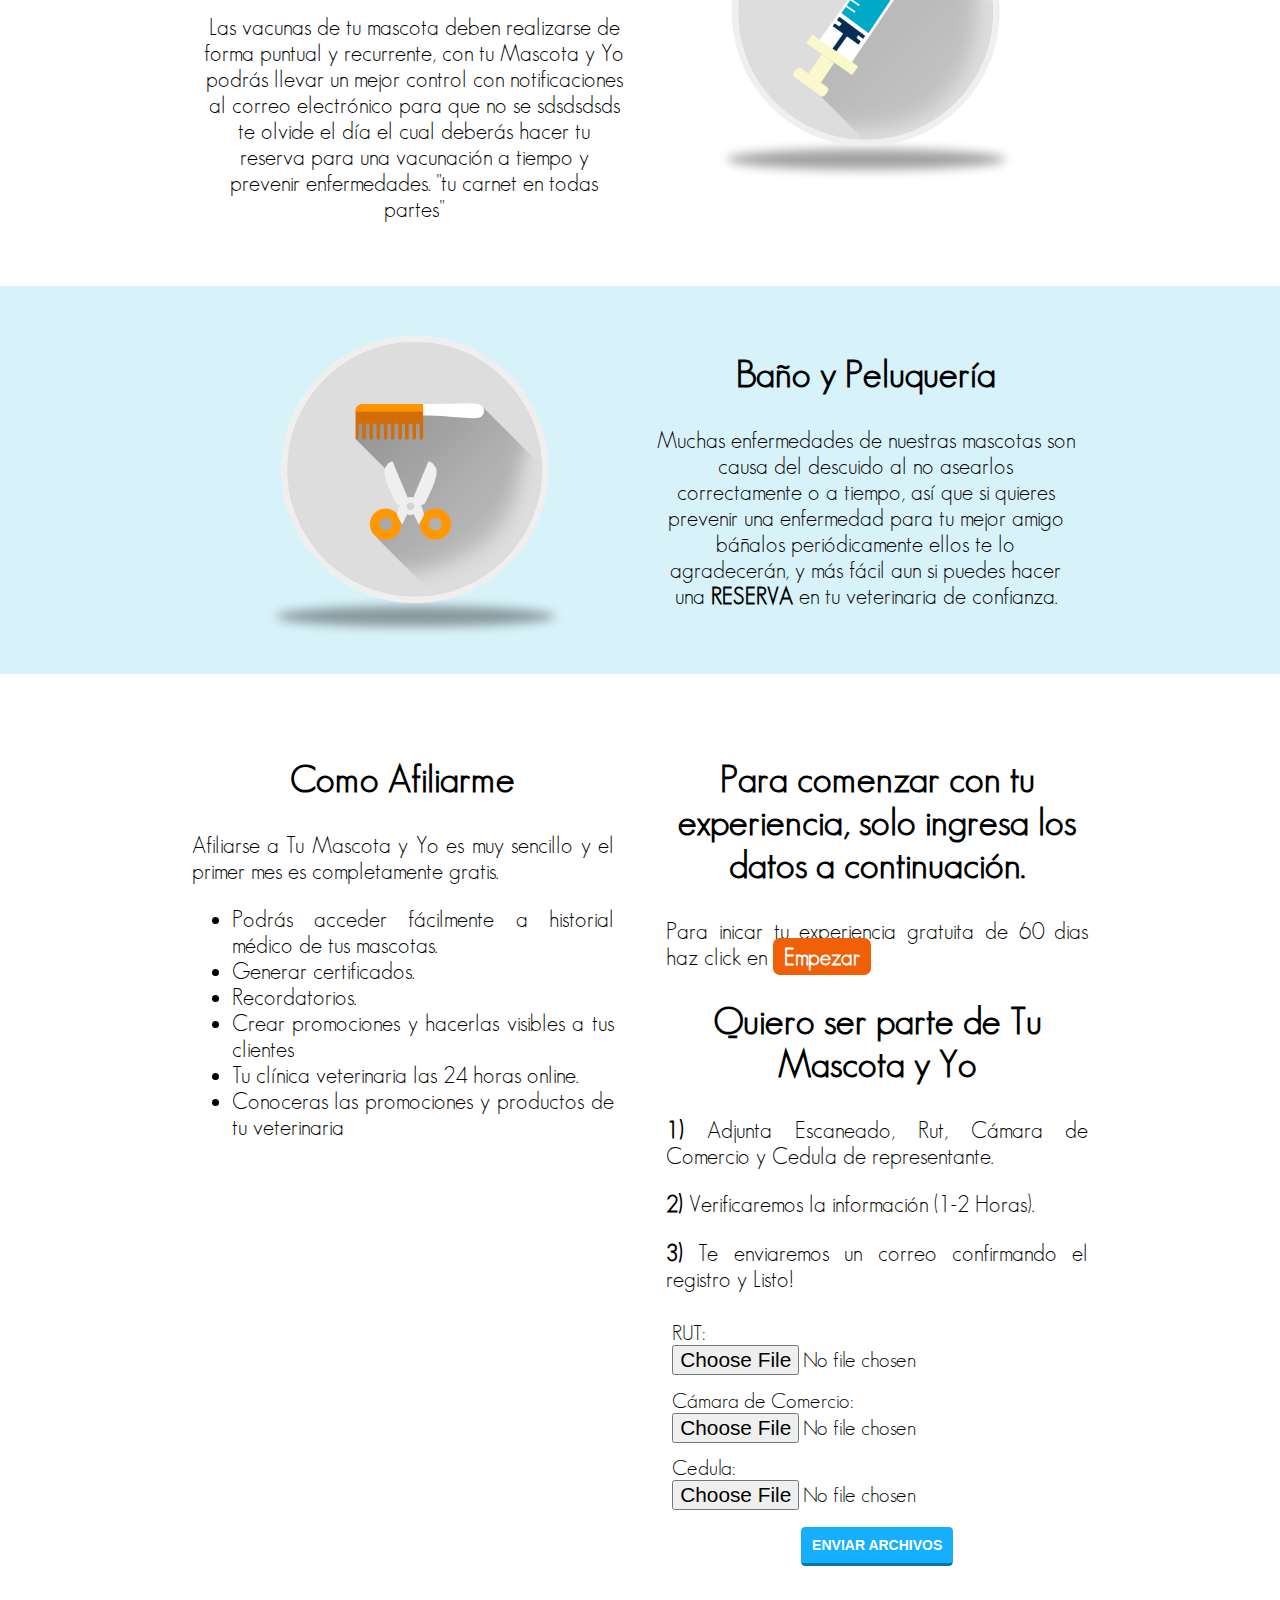
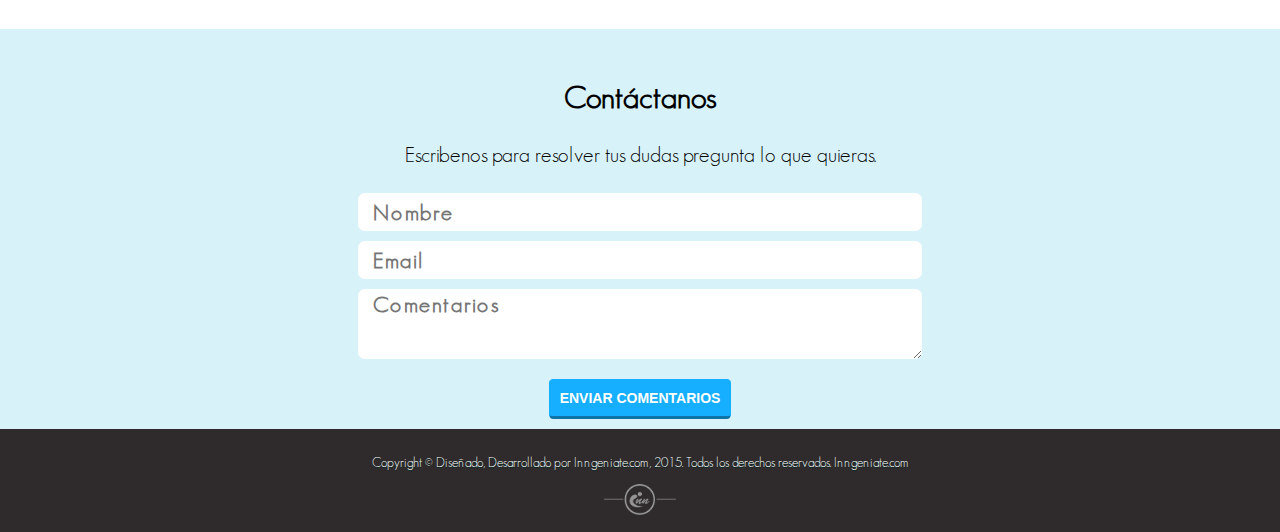
==== commit 3ebe923d: "cambio" ====
--- a/index.html
+++ b/index.html
@@ -67,8 +67,8 @@
 </div>
 <div class="fondosection2">
 <div class="segunda">
-<h2>Sistematiza las Vacunas</h2>
-<p>Las vacunas de tu mascota deben realizarse de forma puntual y  recurrente, con tu Mascota y Yo podrás llevar un mejor control con notificaciones al correo electrónico para que no se te olvide el día el cual deberás hacer tu reserva para  una vacunación a tiempo y prevenir enfermedades. "tu carnet en todas partes"</p>
+<h2>Sistematiza las Vacunas mejoradas</h2>
+<p>Las vacunas de tu mascota deben realizarse de forma puntual y  recurrente, con tu Mascota y Yo podrás llevar un mejor control con notificaciones al correo electrónico para que no se sdsdsdsds te olvide el día el cual deberás hacer tu reserva para  una vacunación a tiempo y prevenir enfermedades. "tu carnet en todas partes"</p>
 </div>
 <div class="segunda">
 	<img src="images/pet2.png">
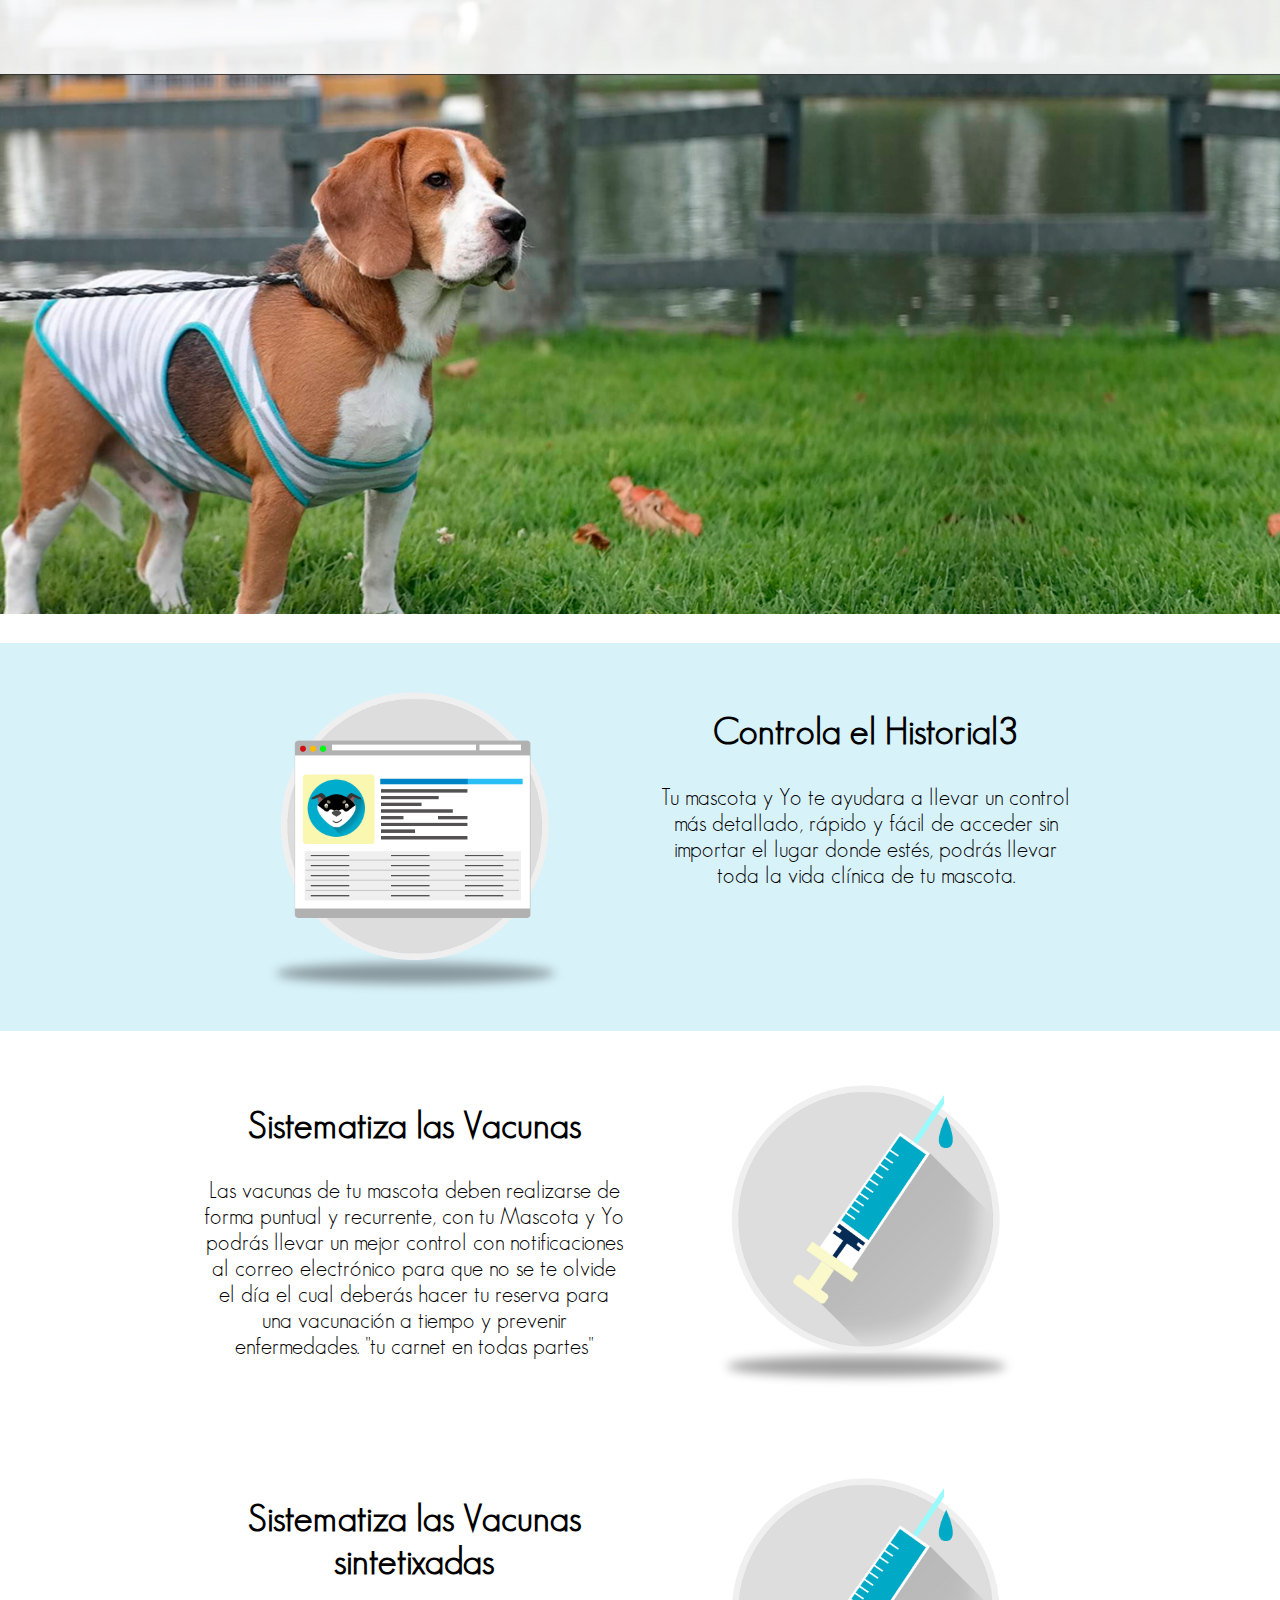
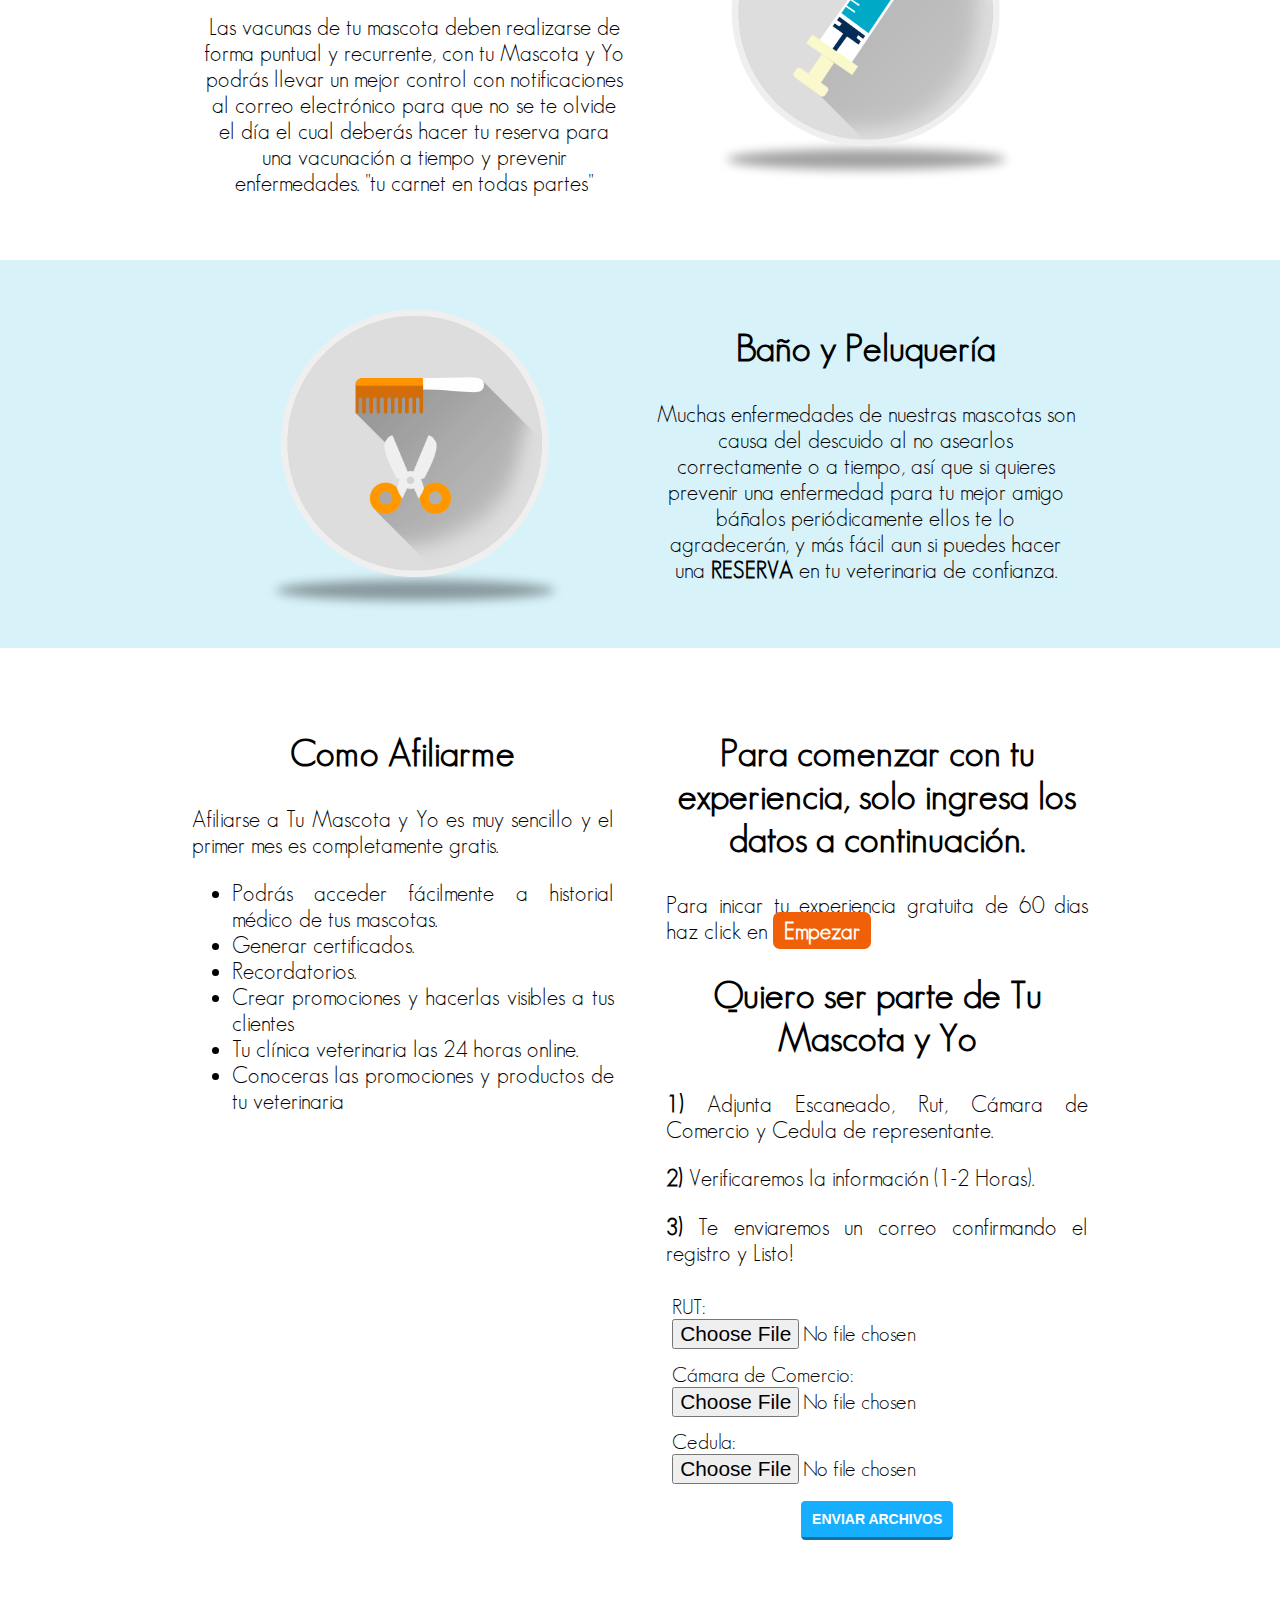
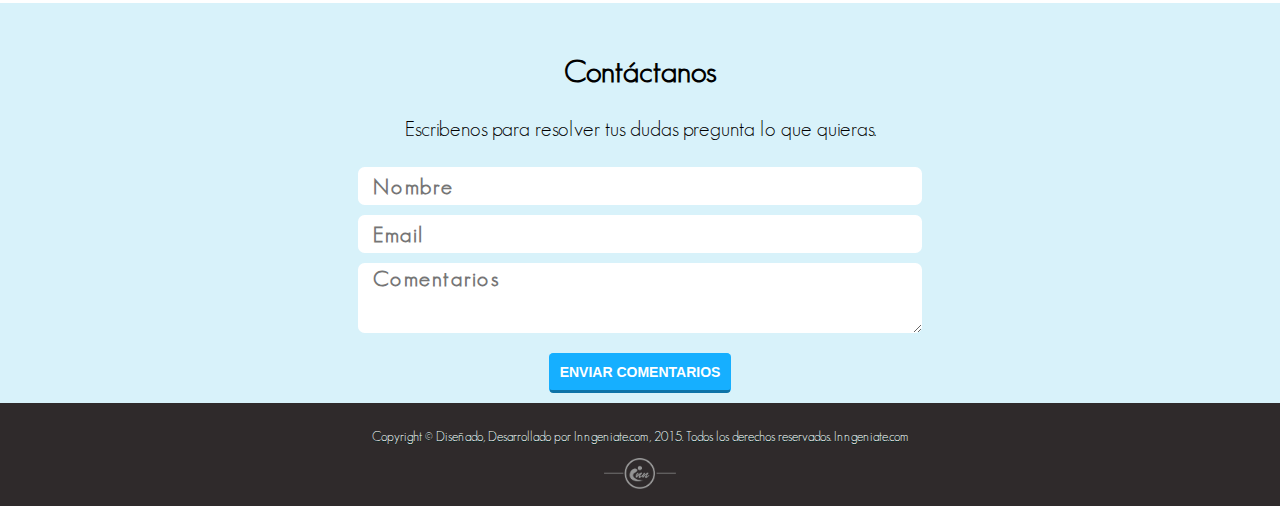
==== commit f8d84775: "cambio2" ====
--- a/index.html
+++ b/index.html
@@ -52,7 +52,7 @@
 	<img src="images/masc1.png">
 </div>
 <div class="primera">
-<h2>Controla el Mwe</h2>
+<h2>Controla el Historial3</h2>
 <p>Tu mascota y Yo te ayudara a llevar un control más detallado,  rápido y fácil de acceder sin importar el lugar donde estés, podrás llevar toda la vida clínica de tu mascota.</p>
 </div>
 </div>
@@ -67,8 +67,8 @@
 </div>
 <div class="fondosection2">
 <div class="segunda">
-<h2>Sistematiza las Vacunas mejoradas</h2>
-<p>Las vacunas de tu mascota deben realizarse de forma puntual y  recurrente, con tu Mascota y Yo podrás llevar un mejor control con notificaciones al correo electrónico para que no se sdsdsdsds te olvide el día el cual deberás hacer tu reserva para  una vacunación a tiempo y prevenir enfermedades. "tu carnet en todas partes"</p>
+<h2>Sistematiza las Vacunas sintetixadas</h2>
+<p>Las vacunas de tu mascota deben realizarse de forma puntual y  recurrente, con tu Mascota y Yo podrás llevar un mejor control con notificaciones al correo electrónico para que no se te olvide el día el cual deberás hacer tu reserva para  una vacunación a tiempo y prevenir enfermedades. "tu carnet en todas partes"</p>
 </div>
 <div class="segunda">
 	<img src="images/pet2.png">
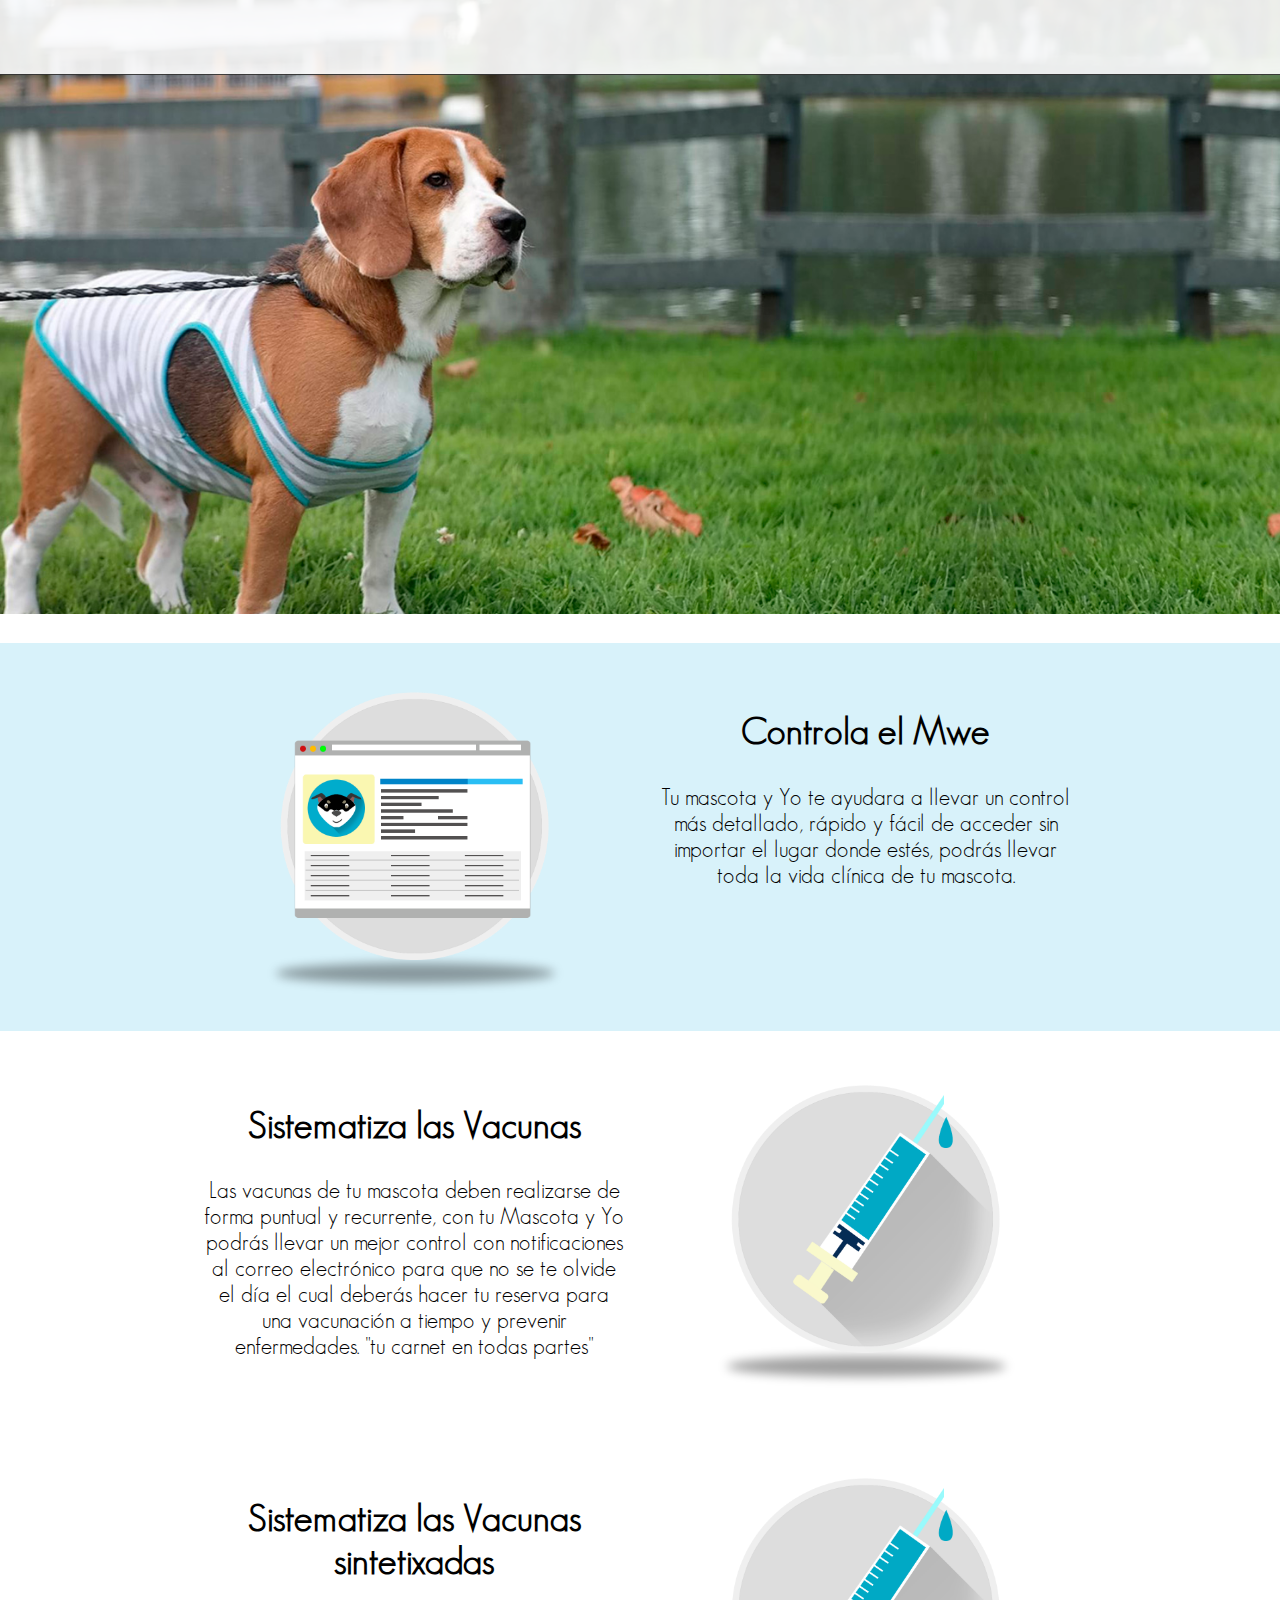
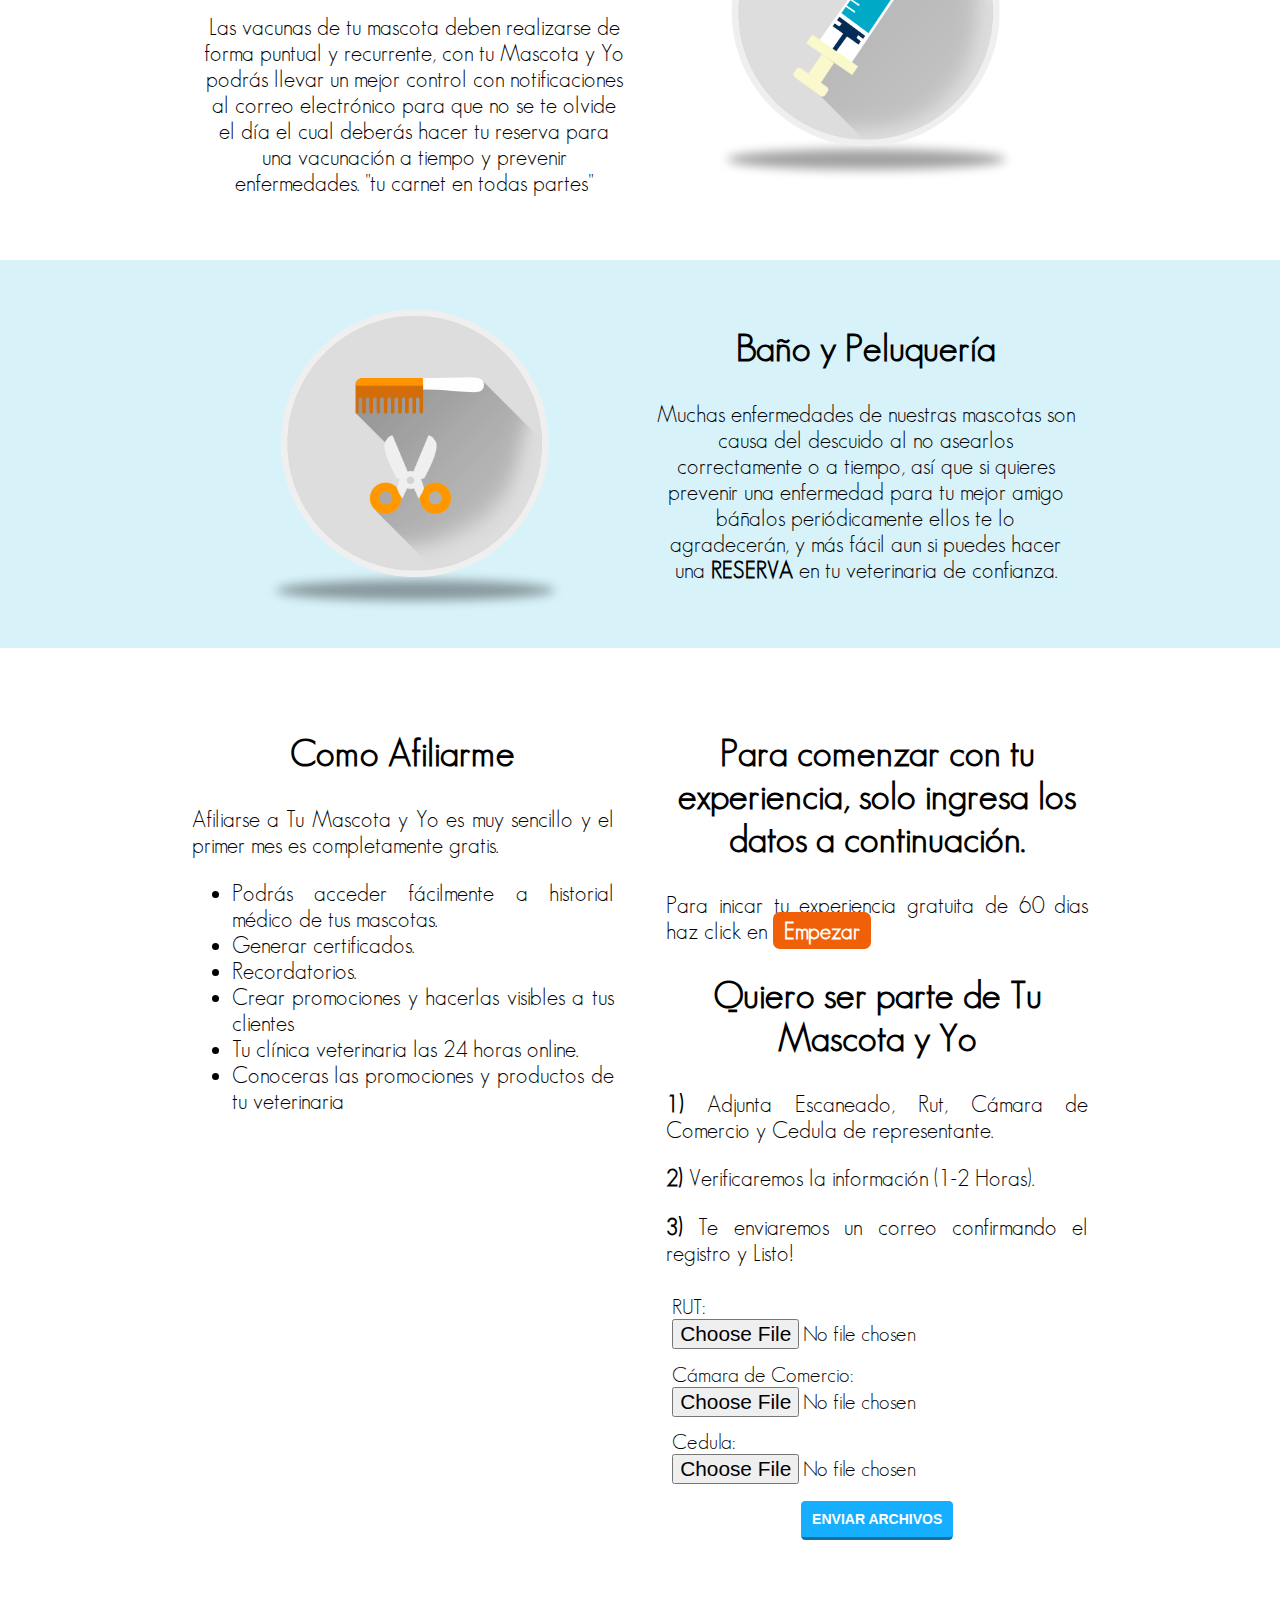
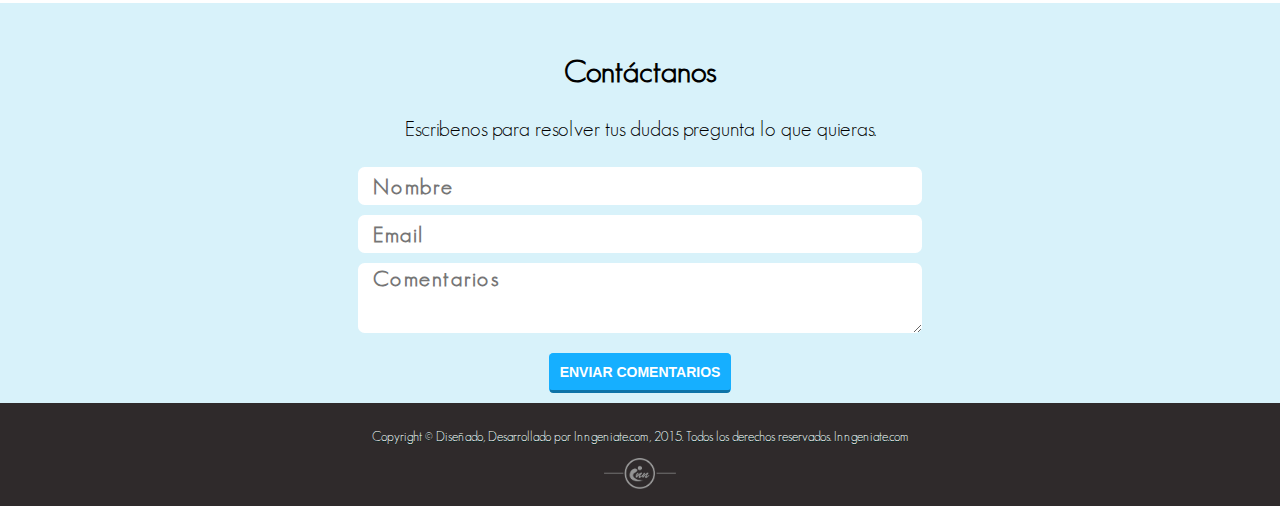
==== commit 3ce9b52b: "cambio3" ====
--- a/index.html
+++ b/index.html
@@ -52,7 +52,7 @@
 	<img src="images/masc1.png">
 </div>
 <div class="primera">
-<h2>Controla el Historial3</h2>
+<h2>Controla el Mwe</h2>
 <p>Tu mascota y Yo te ayudara a llevar un control más detallado,  rápido y fácil de acceder sin importar el lugar donde estés, podrás llevar toda la vida clínica de tu mascota.</p>
 </div>
 </div>
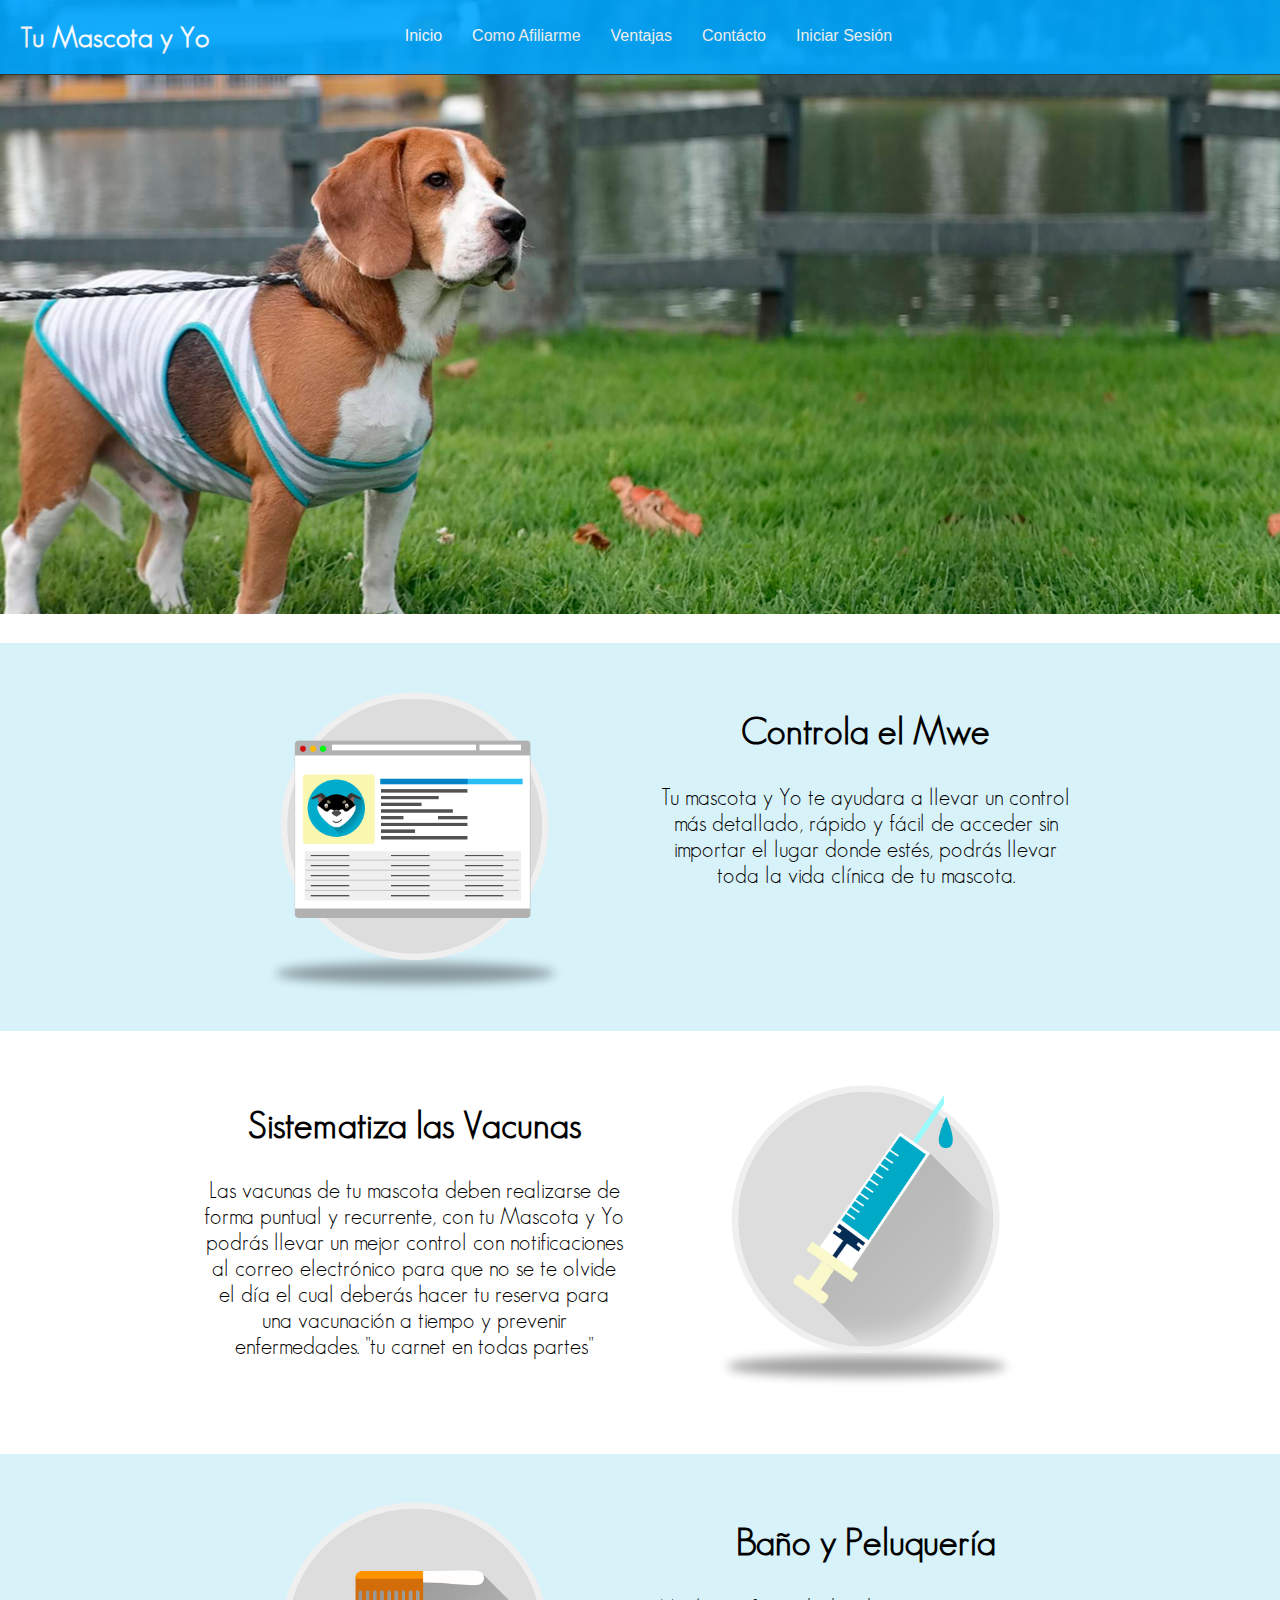
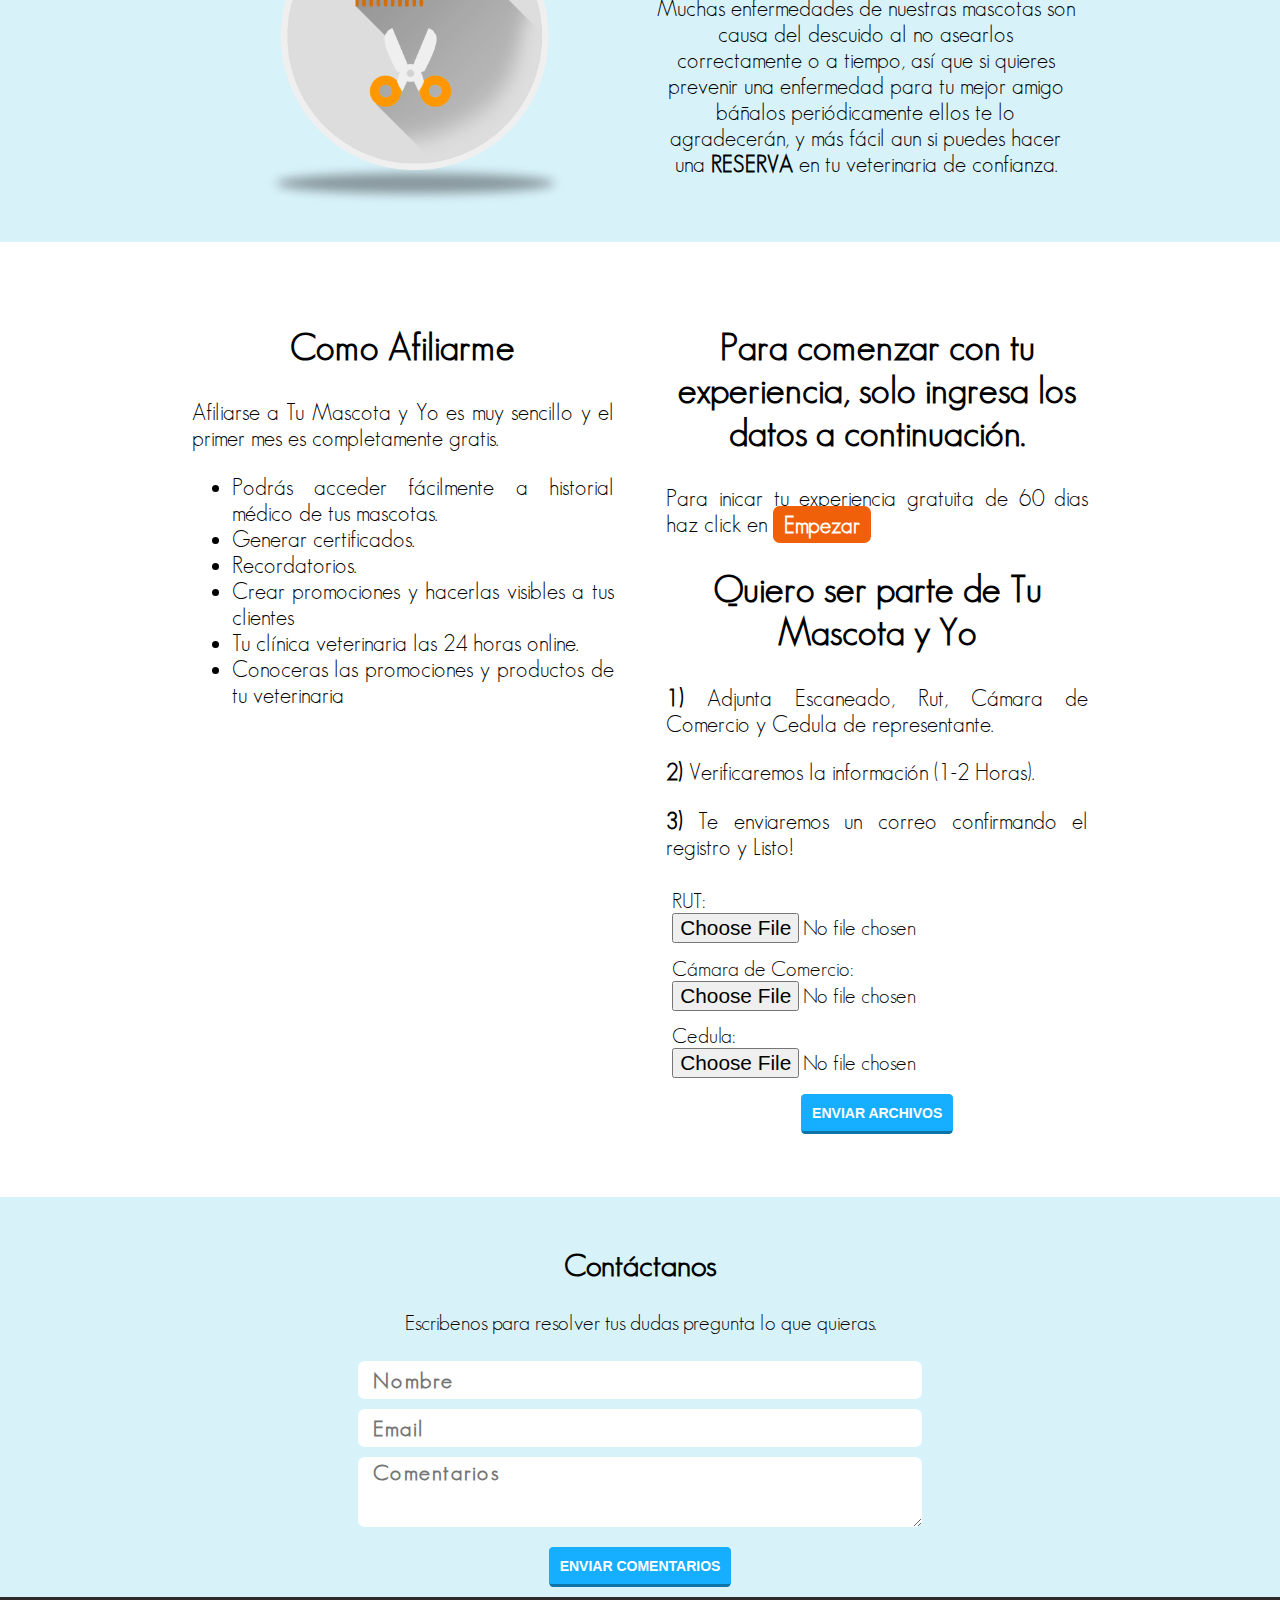
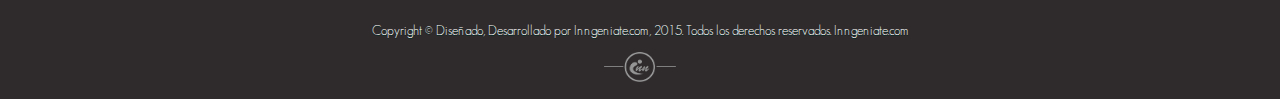
==== commit aebe8b75: "cambio4" ====
--- a/index.html
+++ b/index.html
@@ -65,16 +65,6 @@
 	<img src="images/pet2.png">
 </div>
 </div>
-<div class="fondosection2">
-<div class="segunda">
-<h2>Sistematiza las Vacunas sintetixadas</h2>
-<p>Las vacunas de tu mascota deben realizarse de forma puntual y  recurrente, con tu Mascota y Yo podrás llevar un mejor control con notificaciones al correo electrónico para que no se te olvide el día el cual deberás hacer tu reserva para  una vacunación a tiempo y prevenir enfermedades. "tu carnet en todas partes"</p>
-</div>
-<div class="segunda">
-	<img src="images/pet2.png">
-</div>
-</div>
-
 <div class="fondosection">
 <div class="primera">
 	<img src="images/pet3.png">
--- a/css/stylesheet.css
+++ b/css/stylesheet.css
@@ -10,7 +10,7 @@
 }
 header
 {
-	background: #fff;
+	background: #00a7ff;
 	border-bottom: 1px solid #333;
 	color: #fff;
 	opacity: 0.9;
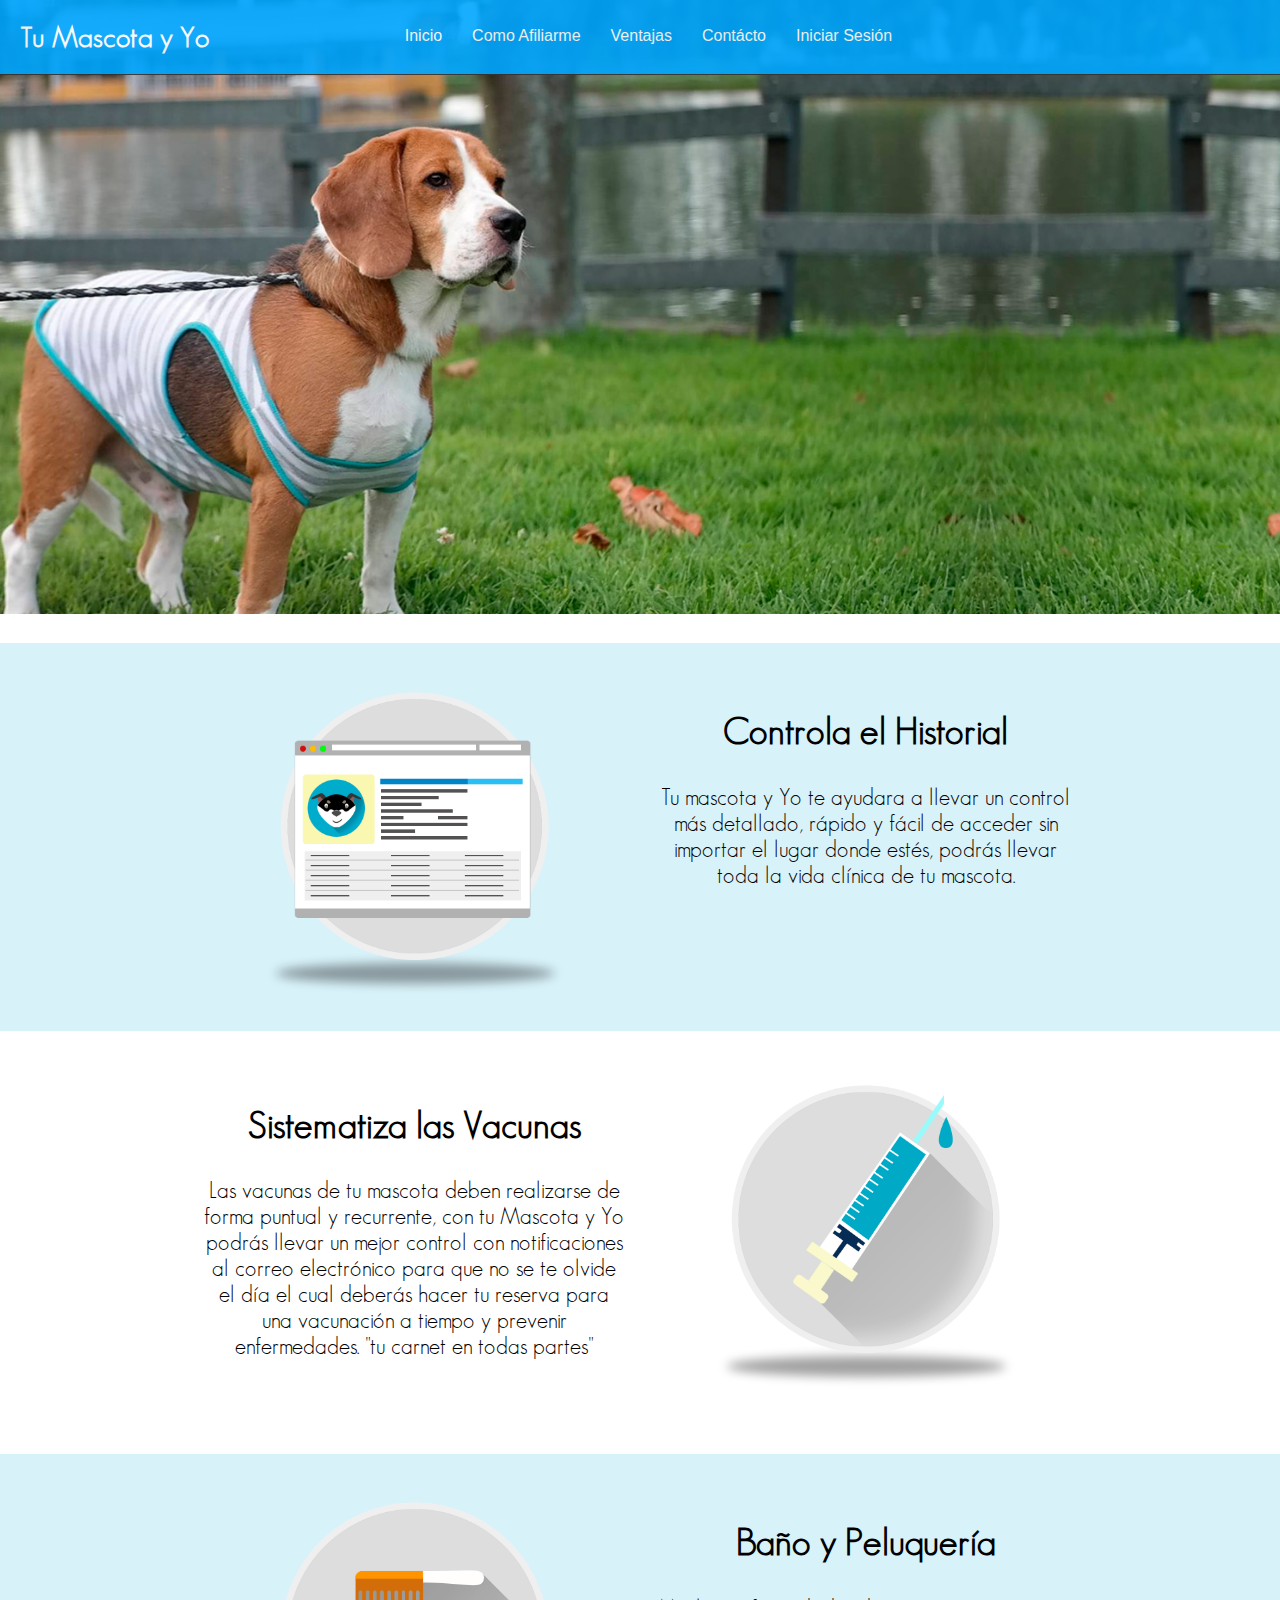
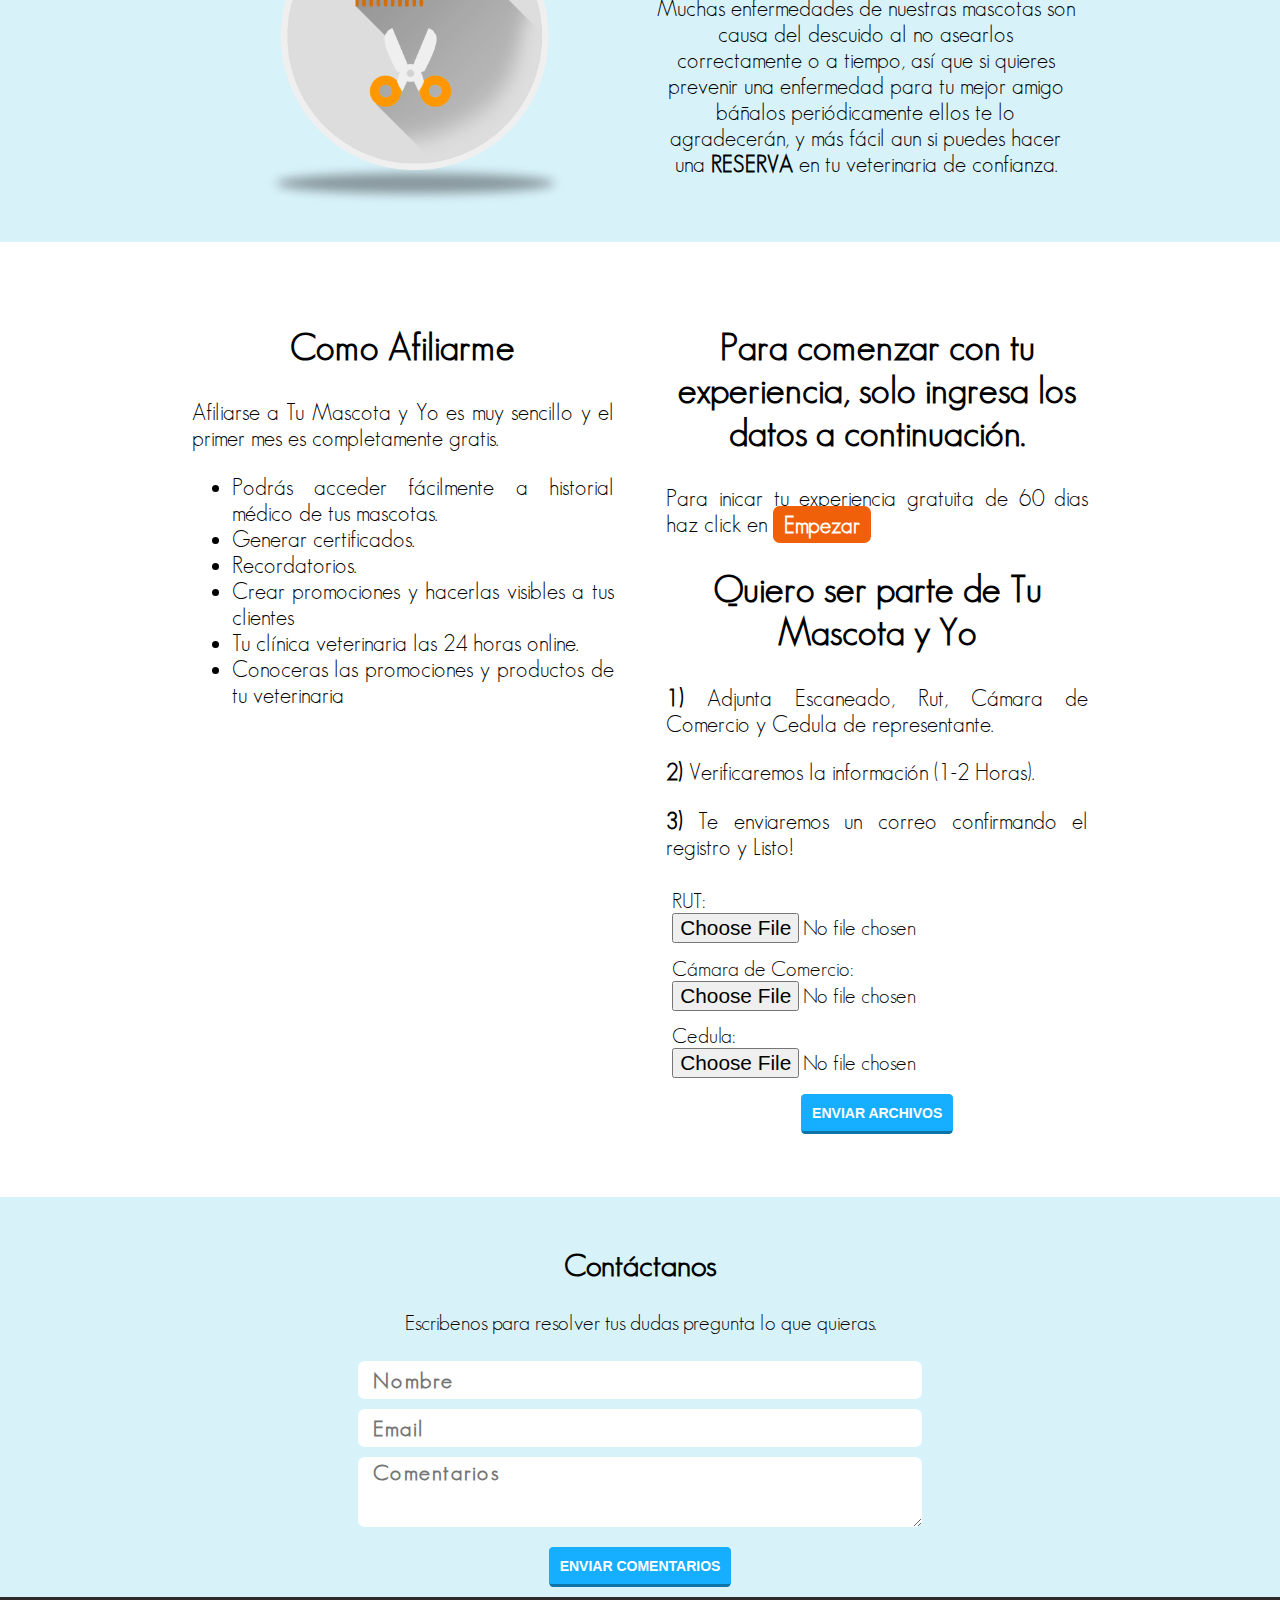
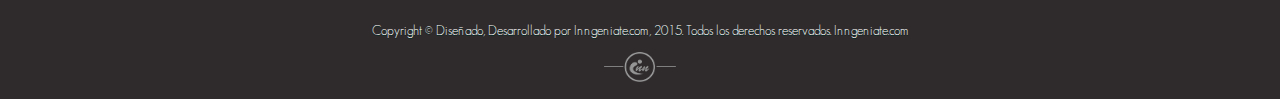
==== commit 203ca2b3: "algo" ====
--- a/index.html
+++ b/index.html
@@ -52,7 +52,7 @@
 	<img src="images/masc1.png">
 </div>
 <div class="primera">
-<h2>Controla el Mwe</h2>
+<h2>Controla el Historial</h2>
 <p>Tu mascota y Yo te ayudara a llevar un control más detallado,  rápido y fácil de acceder sin importar el lugar donde estés, podrás llevar toda la vida clínica de tu mascota.</p>
 </div>
 </div>
